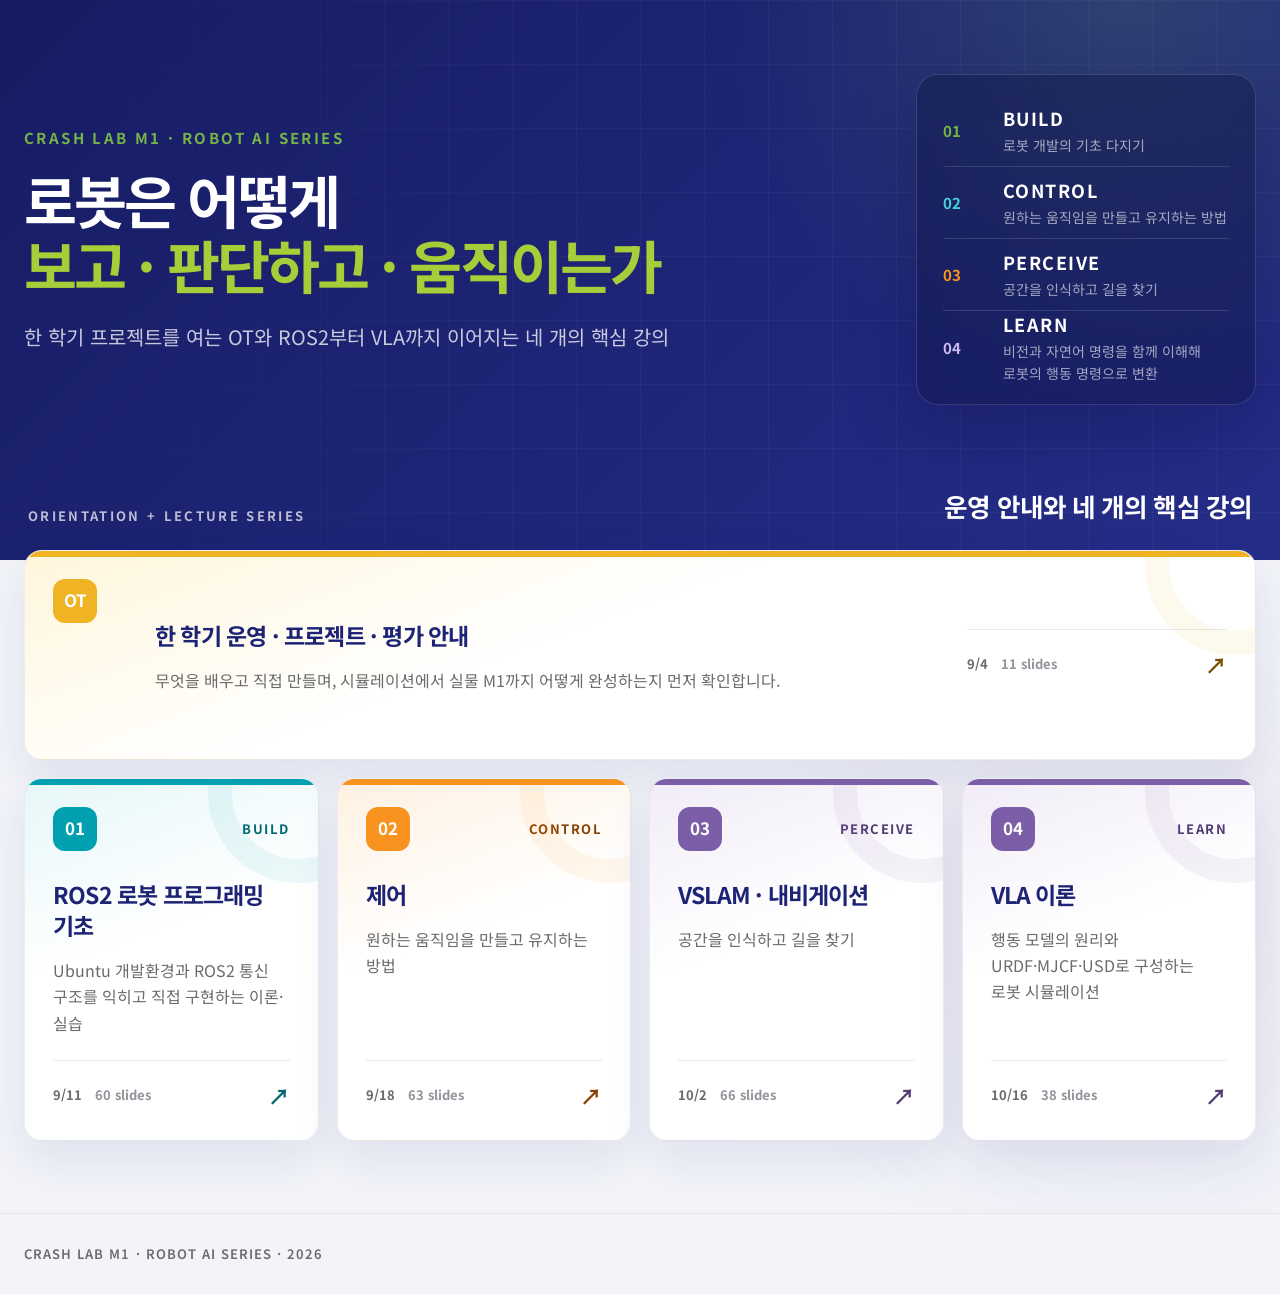
==== index.html @ 9df22f86 "Extend lecture 4 with URDF and simulation modeling" ====
<!doctype html>
<html lang="ko">
<head>
<meta charset="utf-8">
<meta name="viewport" content="width=device-width,initial-scale=1">
<meta name="description" content="ROS2에서 VLA까지, 로봇이 보고 판단하고 움직이는 원리를 배우는 크래쉬랩 M1 로봇 AI 강의">
<title>로봇은 어떻게 보고, 판단하고, 움직이는가 | 크래쉬랩 M1</title>
<link rel="icon" href="data:,">
<link rel="stylesheet" href="assets/css/deck.css?v=5">
<script src="assets/js/deck.js?v=3" defer>
</script>
</head>
<body class="landing-page">
<main class="landing">
<header class="landing__hero">
<div class="site-shell landing__hero-grid">
<div class="landing__intro">
<p class="landing__eyebrow">CRASH LAB M1 · ROBOT AI SERIES</p>
<h1>로봇은 어떻게<br><span>보고 · 판단하고 · 움직이는가</span></h1>
<p class="landing__lead">한 학기 프로젝트를 여는 OT와 ROS2부터 VLA까지 이어지는 네 개의 핵심 강의</p>
</div>
<ol class="landing__flow" aria-label="강의 학습 흐름">
<li><span>01</span><div><strong>BUILD</strong><small>로봇 개발의 기초 다지기</small></div></li>
<li><span>02</span><div><strong>CONTROL</strong><small>원하는 움직임을 만들고 유지하는 방법</small></div></li>
<li><span>03</span><div><strong>PERCEIVE</strong><small>공간을 인식하고 길을 찾기</small></div></li>
<li><span>04</span><div><strong>LEARN</strong><small>비전과 자연어 명령을 함께 이해해 로봇의 행동 명령으로 변환</small></div></li>
</ol>
</div>
</header>
<div class="site-shell landing__body">
<header class="landing__section-head">
<p>ORIENTATION + LECTURE SERIES</p>
<h2>운영 안내와 네 개의 핵심 강의</h2>
</header>
<div class="deck-links">
<a class="deck-link deck-link--orientation" href="orientation.html">
<div class="deck-link__top">
<span class="deck-link__number">OT</span><span class="deck-link__verb">START</span>
</div>
<h2>한 학기 운영 · 프로젝트 · 평가 안내</h2>
<p>무엇을 배우고 직접 만들며, 시뮬레이션에서 실물 M1까지 어떻게 완성하는지 먼저 확인합니다.</p>
<div class="deck-link__meta"><span>9/4</span><span>11 slides</span><span aria-hidden="true">↗</span></div>
</a>
<a class="deck-link deck-link--build" href="lecture-1.html">
<div class="deck-link__top">
<span class="deck-link__number">01</span><span class="deck-link__verb">BUILD</span>
</div>
<h2>ROS2 로봇 프로그래밍 기초</h2>
<p>Ubuntu 개발환경과 ROS2 통신 구조를 익히고 직접 구현하는 이론·실습</p>
<div class="deck-link__meta"><span>9/11</span><span>60 slides</span><span aria-hidden="true">↗</span></div>
</a>
<a class="deck-link deck-link--control" href="lecture-2.html">
<div class="deck-link__top">
<span class="deck-link__number">02</span><span class="deck-link__verb">CONTROL</span>
</div>
<h2>제어</h2>
<p>원하는 움직임을 만들고 유지하는 방법</p>
<div class="deck-link__meta"><span>9/18</span><span>63 slides</span><span aria-hidden="true">↗</span></div>
</a>
<a class="deck-link deck-link--perceive" href="lecture-3.html">
<div class="deck-link__top">
<span class="deck-link__number">03</span><span class="deck-link__verb">PERCEIVE</span>
</div>
<h2>VSLAM · 내비게이션</h2>
<p>공간을 인식하고 길을 찾기</p>
<div class="deck-link__meta"><span>10/2</span><span>66 slides</span><span aria-hidden="true">↗</span></div>
</a>
<a class="deck-link deck-link--learn" href="lecture-4.html">
<div class="deck-link__top">
<span class="deck-link__number">04</span><span class="deck-link__verb">LEARN</span>
</div>
<h2>VLA 이론</h2>
<p>행동 모델의 원리와 URDF·MJCF·USD로 구성하는 로봇 시뮬레이션</p>
<div class="deck-link__meta"><span>10/16</span><span>38 slides</span><span aria-hidden="true">↗</span></div>
</a>
</div>
</div>
</main>
<footer class="site-footer">
<div class="site-shell">CRASH LAB M1 · ROBOT AI SERIES · 2026</div>
</footer>
</body>
</html>
---- assets/css/deck.css ----
@import url("https://fonts.googleapis.com/css2?family=Noto+Sans+KR:wght@400;600;700&display=swap");

:root {
  --hy-blue: #1D2475;
  --hy-gray: #3F3D42;
  --ink: #212121;
  --accent: #75B446;
  --accent-on-blue: #75B446;
  --accent-tint: #EDF6E3;
  --accent-ink: #416A22;
  --bg: #FFFFFF;
  --bg-alt: #FAFAFA;
  --bg-tint: #F5F7FA;
  --line: #E5E5E5;
  --muted: #6B6B6B;
  --warn: #F7931E;
  --shadow: 0 18px 48px rgba(29, 36, 117, 0.10);
  --focus: #F7931E;
  --slide-title: clamp(42px, 3.34vw, 64px);
  --slide-body: clamp(23px, 1.46vw, 28px);
  --slide-caption: clamp(18px, 1.15vw, 22px);
  --key-line: clamp(30px, 2.1vw, 40px);
  font-family: "Noto Sans KR", system-ui, -apple-system, "Malgun Gothic", sans-serif;
  font-synthesis: none;
  color-scheme: light;
}

.lecture-1 { --accent: #75B446; --accent-on-blue: #75B446; --accent-tint: #EDF6E3; --accent-ink: #416A22; }
.lecture-2 { --accent: #00A0B0; --accent-on-blue: #47CFDA; --accent-tint: #E6F7F8; --accent-ink: #006874; }
.lecture-3 { --accent: #F7931E; --accent-on-blue: #F7931E; --accent-tint: #FFF1E2; --accent-ink: #874000; }
.lecture-4 { --accent: #7B5EA7; --accent-on-blue: #CDB8F0; --accent-tint: #F1ECF7; --accent-ink: #513B73; }
.lecture-ot { --accent: #F0B323; --accent-on-blue: #FFD86B; --accent-tint: #FFF6DB; --accent-ink: #7A4D00; }

*,
*::before,
*::after {
  box-sizing: border-box;
}

html,
body {
  min-width: 320px;
  margin: 0;
  overflow-x: clip;
}

body {
  background: var(--bg);
  color: var(--ink);
  font-size: 16px;
  line-height: 1.55;
  overflow-wrap: anywhere;
  word-break: keep-all;
}

body,
button,
a {
  font-family: inherit;
}

a {
  color: var(--hy-blue);
  text-underline-offset: 0.2em;
}

button { color: inherit; }

:focus-visible {
  outline: 4px solid var(--focus);
  outline-offset: 4px;
}

.skip-link {
  position: fixed;
  top: 16px;
  left: 16px;
  z-index: 1000;
  padding: 12px 18px;
  border-radius: 8px;
  background: var(--hy-blue);
  color: #fff;
  font-weight: 700;
  transform: translateY(-180%);
}

.skip-link:focus { transform: translateY(0); }

.deck-page {
  height: 100dvh;
  overflow: hidden;
}

.deck {
  height: 100dvh;
  overflow-x: hidden;
  overflow-y: auto;
  overscroll-behavior-y: contain;
  scroll-snap-type: y mandatory;
  scrollbar-color: var(--accent) transparent;
  scrollbar-width: thin;
}

.slide {
  position: relative;
  display: grid;
  width: 100%;
  height: 100dvh;
  min-height: 680px;
  padding: clamp(86px, 9vh, 100px) clamp(48px, 6.25vw, 120px) clamp(80px, 8.3vh, 90px);
  overflow: hidden;
  background: #fff;
  align-items: stretch;
  scroll-snap-align: start;
  scroll-snap-stop: always;
}

.slide__inner {
  position: relative;
  display: grid;
  width: min(100%, 1680px);
  min-height: 0;
  margin-inline: auto;
  align-content: stretch;
}

.slide__header {
  display: grid;
  align-content: start;
  gap: 8px;
}

.slide__eyebrow {
  margin: 0;
  color: var(--accent-ink);
  font-size: 18px;
  font-weight: 600;
  letter-spacing: 0.18em;
  text-transform: uppercase;
}

.slide h1,
.slide h2 {
  max-width: 1500px;
  margin: 0;
  color: var(--hy-blue);
  font-size: var(--slide-title);
  font-weight: 700;
  letter-spacing: -0.02em;
  line-height: 1.08;
}

.slide__header::after {
  width: 80px;
  height: 4px;
  margin-top: 18px;
  background: var(--accent);
  content: "";
}

.practice-slide .slide__header::after {
  display: none;
}

.slide h3 {
  margin: 0;
  color: var(--hy-blue);
  font-size: clamp(32px, 2.2vw, 42px);
  line-height: 1.25;
}

.slide__lead {
  max-width: 1180px;
  margin: 24px 0 0;
  color: rgba(255, 255, 255, 0.82);
  font-size: clamp(27px, 1.8vw, 34px);
  line-height: 1.45;
}

.slide__visual {
  position: relative;
  display: grid;
  width: 100%;
  min-width: 0;
  min-height: 0;
  padding: 20px 30px;
  border-radius: 16px;
  place-items: center;
  background: var(--bg-alt);
}

.deck-svg {
  position: absolute;
  inset: 20px 30px;
  width: calc(100% - 60px);
  height: calc(100% - 40px);
  max-height: none;
  overflow: hidden;
}

.layout-split .deck-svg {
  inset: 28px;
  width: calc(100% - 56px);
  height: calc(100% - 56px);
}

.deck-svg text {
  font-family: "Noto Sans KR", system-ui, -apple-system, "Malgun Gothic", sans-serif;
}

.deck-svg .stroke-blue,
.deck-svg .stroke-green,
.deck-svg .stroke-gray,
.deck-svg .stroke-warn {
  fill: none;
  stroke-linecap: round;
  stroke-linejoin: round;
}

.deck-svg .stroke-blue { stroke: var(--hy-blue); stroke-width: 5; }
.deck-svg .stroke-green { stroke: var(--accent); stroke-width: 5; }
.deck-svg .stroke-warn { stroke: var(--warn); stroke-width: 5; }
.deck-svg .stroke-gray { stroke: var(--hy-gray); stroke-width: 2; }
.deck-svg .thin { stroke-width: 2; }
.deck-svg .dashed { stroke-dasharray: 12 12; }
.deck-svg .fill-blue { fill: var(--hy-blue); }
.deck-svg .fill-green { fill: var(--accent); }
.deck-svg .fill-soft { fill: var(--accent-tint); }
.deck-svg .fill-tint { fill: #EEF1F6; }
.deck-svg .fill-gray { fill: #DDE0E5; }
.deck-svg .fill-dark { fill: var(--hy-gray); }
.deck-svg .fill-white { fill: #fff; }
.deck-svg .fill-warn { fill: var(--warn); }
.deck-svg .node {
  fill: #fff;
  stroke: none;
  filter: drop-shadow(0 8px 10px rgba(29, 36, 117, 0.10));
}
.deck-svg .node-green {
  fill: var(--accent-tint);
  stroke: none;
  filter: drop-shadow(0 8px 10px rgba(29, 36, 117, 0.08));
}
.deck-svg .svg-title { fill: var(--hy-blue); font-size: 28px; font-weight: 700; }
.deck-svg .svg-label { fill: var(--hy-gray); font-size: 22px; font-weight: 500; }
.deck-svg .svg-small { fill: var(--muted); font-size: 20px; font-weight: 400; }
.deck-svg .svg-white { fill: #fff; font-size: 22px; font-weight: 600; }
.deck-svg .svg-blue { fill: var(--hy-blue); font-size: 22px; font-weight: 600; }
.deck-svg .svg-on-blue { fill: #fff; }
.deck-svg .svg-green { fill: var(--accent-ink); font-size: 22px; font-weight: 600; }
.deck-svg .svg-warn { fill: #874000; font-size: 22px; font-weight: 600; }
.deck-svg .svg-number { fill: var(--hy-blue); font-size: 28px; font-weight: 700; }
.deck-svg .svg-unit { fill: var(--muted); font-size: 20px; font-weight: 400; }
.deck-svg .leader-dot { fill: var(--accent); }
.deck-svg .leader { fill: none; stroke: var(--hy-gray); stroke-width: 2; }
.deck-svg .dim { opacity: 0.16; }
.deck-svg .chip rect {
  fill: #fff;
  stroke: #D8DEE9;
  stroke-width: 1;
}
.deck-svg .chip text {
  fill: var(--hy-blue);
  font-size: 22px;
  font-weight: 500;
  letter-spacing: 0;
}

/* v6 · real ALICE M1 photography */
.photo-stage,
.photo-compare {
  position: relative;
  display: flex;
  width: 100%;
  height: 100%;
  min-height: 0;
  overflow: hidden;
  border-radius: 16px;
  background: #F5F7FA;
}

.photo-stage {
  padding: 24px 42px;
  align-items: stretch;
  gap: 38px;
}

.photo-stage--solo { justify-content: center; }

.photo-figure {
  position: relative;
  min-width: 0;
  min-height: 0;
  overflow: hidden;
  border-radius: 14px;
  background: #F5F7FA;
}

.photo-figure > img,
.photo-overlay {
  position: absolute;
  inset: 0;
  display: block;
  width: 100%;
  height: 100%;
}

.photo-figure > img {
  object-fit: contain;
  filter: drop-shadow(0 8px 24px rgba(29, 36, 117, 0.18));
}

.photo-overlay {
  z-index: 2;
  overflow: visible;
}

.photo-overlay .leader {
  fill: none;
  stroke: var(--hy-gray);
  stroke-linecap: round;
  stroke-linejoin: round;
}

.photo-overlay .joint-dot { fill: var(--accent); }
.photo-overlay .motion-arc {
  fill: none;
  stroke: var(--accent);
  stroke-linecap: round;
}

.photo-overlay .axis-x,
.photo-overlay .axis-z,
.photo-overlay .axis-y {
  fill: none;
  stroke-linecap: round;
  stroke-linejoin: round;
}
.photo-overlay .axis-x { stroke: var(--accent); }
.photo-overlay .axis-z { stroke: var(--hy-blue); }
.photo-overlay .axis-y { stroke: var(--warn); }

.photo-overlay .chip rect {
  fill: #fff;
  stroke: #D8DEE9;
  stroke-width: 2;
}

.photo-overlay .chip text {
  fill: var(--hy-blue);
  font-family: "Noto Sans KR", system-ui, sans-serif;
  font-weight: 600;
  letter-spacing: 0;
}

.photo-overlay--portrait .chip text { font-size: 60px; }
.photo-overlay--arm .chip text { font-size: 50px; }
.photo-overlay--square .chip text { font-size: 46px; }

.photo-figure--side { aspect-ratio: 648 / 1400; height: 100%; flex: 0 0 auto; }
.photo-figure--front { aspect-ratio: 934 / 1400; height: 100%; flex: 0 0 auto; }
.photo-figure--three-quarter { aspect-ratio: 1112 / 1400; height: 100%; flex: 0 0 auto; }
.photo-figure--arm-ext { aspect-ratio: 1086 / 1200; height: 100%; flex: 0 0 auto; }
.photo-figure--arm-fold { aspect-ratio: 1077 / 1200; height: 100%; flex: 0 0 auto; }
.photo-figure--arm-mid { aspect-ratio: 1090 / 1200; height: 100%; flex: 0 0 auto; }
.photo-figure--arm-lateral,
.photo-figure--arm-straight { aspect-ratio: 1078 / 1200; height: 100%; flex: 0 0 auto; }
.photo-figure--sensor { aspect-ratio: 1200 / 1055; height: 100%; flex: 0 0 auto; }
.photo-figure--gripper { aspect-ratio: 1200 / 1127; height: 100%; flex: 0 0 auto; }

.photo-figure--upper > img,
.photo-figure--upper > .photo-overlay {
  transform: scale(1.22);
  transform-origin: 50% 28%;
}

.photo-figure--arm-close > img,
.photo-figure--arm-close > .photo-overlay {
  transform: scale(1.42);
  transform-origin: 40% 24%;
}

.photo-aside {
  display: grid;
  min-width: 0;
  padding: 32px 10px;
  align-content: center;
  gap: 20px;
}

.photo-aside__eyebrow {
  color: var(--accent-ink);
  font-size: 18px;
  font-weight: 700;
  letter-spacing: 0.18em;
}

.photo-aside strong {
  color: var(--hy-blue);
  font-size: clamp(38px, 3vw, 58px);
  letter-spacing: -0.03em;
  line-height: 1.16;
}

.photo-aside__facts {
  display: grid;
  margin: 8px 0 0;
  padding: 0;
  grid-template-columns: repeat(3, minmax(0, 1fr));
  gap: 18px;
  list-style: none;
}

.photo-aside__facts li {
  padding-top: 12px;
  border-top: 2px solid var(--accent);
  color: var(--hy-gray);
  font-size: 19px;
  font-weight: 600;
}

.photo-slide .slide__visual {
  padding: 0;
  background: transparent;
}

.photo-slide.visual-wide .slide__visual::before { z-index: 3; }

.photo-compare {
  padding: 20px 28px;
  justify-content: center;
  gap: 24px;
}

.photo-compare .photo-figure {
  height: 100%;
  flex: 1 1 0;
}

.photo-compare__divider {
  width: 2px;
  height: 86%;
  align-self: center;
  background: var(--accent);
  opacity: 0.5;
}

.photo-compare__label {
  position: absolute;
  top: 18px;
  z-index: 4;
  padding: 8px 18px;
  border-radius: 999px;
  background: var(--hy-blue);
  color: #fff;
  font-size: 18px;
  font-weight: 700;
}
.photo-compare__label--left { left: 34px; }
.photo-compare__label--right { right: 34px; }

.photo-sequence {
  position: relative;
  display: grid;
  width: 100%;
  height: 100%;
  min-height: 0;
  padding: 20px 24px;
  overflow: hidden;
  border-radius: 16px;
  background: #F5F7FA;
  grid-template-columns: repeat(3, minmax(0, 1fr));
  gap: 24px;
}

.photo-sequence::before,
.photo-sequence::after {
  position: absolute;
  top: 38%;
  z-index: 4;
  width: 42px;
  height: 42px;
  border-radius: 50%;
  background: var(--hy-blue);
  color: #fff;
  content: "→";
  font-size: 28px;
  font-weight: 700;
  line-height: 40px;
  text-align: center;
  transform: translate(-50%, -50%);
}

.photo-sequence::before { left: 33.33%; }
.photo-sequence::after { left: 66.66%; }

.photo-sequence .photo-figure {
  width: 100%;
  height: 100%;
  aspect-ratio: auto;
}

.photo-sequence .photo-figure > img,
.photo-sequence .photo-overlay {
  transform: scale(1.2);
  transform-origin: 50% 25%;
}

.photo-sequence__step {
  position: absolute;
  top: 18px;
  left: 18px;
  z-index: 5;
  padding: 8px 16px;
  border-radius: 999px;
  background: var(--hy-blue);
  color: #fff;
  font-size: 17px;
  font-weight: 700;
}

.photo-timeline.layout-split .slide__visual { grid-column: 5 / -1; }
.photo-timeline.layout-split .slide-bullets { grid-column: 1 / span 4; }

.photo-map-image {
  filter: drop-shadow(0 8px 18px rgba(29, 36, 117, 0.2));
}

.slide__build-tag {
  position: absolute;
  top: 8px;
  right: 0;
  z-index: 2;
  padding: 7px 16px;
  border: 0;
  border-radius: 999px;
  background: var(--accent-tint);
  color: var(--accent-ink);
  font-size: 18px;
  font-weight: 700;
  letter-spacing: 0.05em;
}

/* L1 · title */
.slide--title {
  background: var(--hy-blue);
}

.slide--title .slide__inner {
  grid-template-columns: 150px minmax(0, 1fr) minmax(350px, 430px);
  align-items: center;
  gap: 54px;
}

.slide--title .slide__inner > div:first-child {
  grid-column: 2;
  grid-row: 1;
  padding-left: 54px;
  border-left: 5px solid var(--accent);
}

.slide--title .slide__eyebrow { color: var(--accent-on-blue); }
.slide--title h1 {
  color: #fff;
  font-size: clamp(54px, 3.75vw, 72px);
  letter-spacing: -0.02em;
}

.slide--title h1::after {
  display: block;
  width: 80px;
  height: 4px;
  margin-top: 28px;
  background: var(--accent);
  content: "";
}

.title-number {
  grid-column: 1;
  grid-row: 1;
  align-self: center;
  color: var(--accent-on-blue);
  font-size: 96px;
  font-weight: 700;
  letter-spacing: -0.07em;
  line-height: 1;
}

.title-meta {
  display: flex;
  margin-top: 42px;
  align-items: center;
  gap: 22px;
  color: rgba(255, 255, 255, 0.66);
  font-size: 22px;
  font-weight: 600;
}

.title-meta span + span {
  padding-left: 22px;
  border-left: 2px solid rgba(255, 255, 255, 0.28);
}

.title-index {
  display: grid;
  grid-column: 3;
  grid-row: 1;
  margin: 0;
  padding: 0;
  gap: 24px;
  list-style: none;
}

.title-index li {
  display: grid;
  padding-top: 14px;
  border-top: 1px solid rgba(255, 255, 255, 0.42);
  grid-template-columns: 54px 1fr;
  gap: 16px;
}

.title-index span {
  color: var(--accent-on-blue);
  font-size: 18px;
  font-weight: 700;
  letter-spacing: 0.18em;
}

.title-index div {
  display: grid;
  gap: 4px;
}

.title-index strong {
  color: #fff;
  font-size: 22px;
  line-height: 1.25;
}

.title-index small {
  color: rgba(255, 255, 255, 0.62);
  font-size: 16px;
  letter-spacing: 0.02em;
}

.title-robot {
  position: absolute;
  right: 450px;
  bottom: -92px;
  z-index: 0;
  width: clamp(260px, 19vw, 365px);
  height: 82vh;
  margin: 0;
  overflow: hidden;
  pointer-events: none;
}

.title-robot img {
  width: 100%;
  height: 100%;
  object-fit: contain;
  object-position: center bottom;
  filter: drop-shadow(0 14px 30px rgba(6, 10, 48, 0.38));
  transform: scale(1.55);
  transform-origin: 50% 82%;
}

.slide--title .slide__inner > div:first-child,
.slide--title .title-number,
.slide--title .title-index {
  position: relative;
  z-index: 2;
}

@media (min-width: 801px) {
  .lecture-2 .slide--title .slide__inner {
    grid-template-columns: clamp(56px, 7vw, 120px) minmax(0, 1fr) clamp(150px, 18vw, 340px) clamp(200px, 20vw, 360px);
    grid-template-rows: minmax(0, 1fr);
    column-gap: clamp(20px, 2.6vw, 40px);
  }
  .lecture-2 .slide--title .slide__inner > div:first-child { padding-left: clamp(24px, 2.1vw, 40px); }
  .lecture-2 .slide--title .title-number { font-size: clamp(56px, 6vw, 96px); }
  .lecture-2 .title-robot {
    position: relative;
    grid-column: 3;
    grid-row: 1;
    right: auto;
    bottom: -92px;
    align-self: end;
    width: 100%;
  }
  .lecture-2 .slide--title .title-index { grid-column: 4; }
  .lecture-2 .slide--title .title-index li { grid-template-columns: 32px minmax(0, 1fr); gap: 12px; }
  .lecture-2 .slide--title .title-meta { flex-wrap: wrap; gap: 10px 14px; font-size: clamp(16px, 1.15vw, 22px); }
  .lecture-2 .slide--title .title-meta span + span { padding-left: 14px; }
}

/* L2 · question */
.slide--question {
  background: #fff;
}

.slide--question .slide__inner {
  max-width: 1680px;
  grid-template-columns: minmax(0, 1.45fr) minmax(420px, 0.7fr);
  grid-template-rows: minmax(0, 1fr) auto;
  align-items: end;
  column-gap: 80px;
  text-align: left;
}

.slide--question .slide__eyebrow,
.question-mark {
  display: none;
}

.slide--question h2 {
  grid-column: 1 / -1;
  grid-row: 1;
  max-width: 1500px;
  align-self: center;
  color: var(--hy-blue);
  font-size: clamp(72px, 6vw, 116px);
  letter-spacing: -0.04em;
  line-height: 1.12;
}

.question-keywords {
  display: grid;
  grid-column: 2;
  grid-row: 2;
  grid-template-columns: repeat(3, minmax(0, 1fr));
  gap: 24px;
}

.question-keywords span {
  padding-top: 14px;
  border-top: 2px solid var(--accent);
  color: var(--hy-gray);
  font-size: 18px;
  font-weight: 600;
  letter-spacing: 0.18em;
}

/* 강의 ② 질문 페이지는 표지와 같은 네 항목으로 현재 단원을 안내한다. */
.lecture-2 .question-index {
  display: grid;
  grid-column: 1 / -1;
  grid-row: 2;
  grid-template-columns: repeat(4, minmax(0, 1fr));
  gap: 32px;
  margin: 0;
  padding: 0;
  list-style: none;
}

.lecture-2 .question-index li {
  display: grid;
  grid-template-columns: auto minmax(0, 1fr);
  align-content: start;
  gap: 16px;
  padding-top: 18px;
  border-top: 3px solid #D8DEE9;
  color: #626774;
}

.lecture-2 .question-index li > span {
  padding-top: 3px;
  font-size: clamp(18px, 1.25vw, 24px);
  font-weight: 600;
  line-height: 1.3;
  font-variant-numeric: tabular-nums;
}

.lecture-2 .question-index strong {
  display: block;
  font-size: clamp(22px, 1.5vw, 28px);
  font-weight: 500;
  line-height: 1.3;
}

.lecture-2 .question-index small {
  display: block;
  margin-top: 8px;
  color: #626774;
  font-size: clamp(16px, 1.05vw, 20px);
  line-height: 1.4;
  word-break: keep-all;
}

.lecture-2 .question-index li[aria-current="step"] {
  border-color: var(--hy-blue);
  color: var(--hy-blue);
}
.lecture-2 .question-index li[aria-current="step"] strong { font-weight: 700; }
.lecture-2 .question-index li[aria-current="step"] > span { color: var(--accent-ink); }

@media (max-width: 800px) {
  .lecture-2 .question-index {
    grid-column: 1;
    grid-row: auto;
    grid-template-columns: repeat(2, minmax(0, 1fr));
    gap: 28px 20px;
  }
  .lecture-2 .question-index li { gap: 10px; padding-top: 14px; }
  .lecture-2 .question-index strong { font-size: 21px; }
  .lecture-2 .question-index small { margin-top: 6px; font-size: 16px; }
}

/* L3 · diagram dominant */
.layout-diagram .slide__inner {
  grid-template-rows: 200px minmax(0, 1fr) 50px;
  gap: 20px;
}

.layout-diagram .slide__header { grid-row: 1; }
.layout-diagram .slide__visual { grid-row: 2; }

.key-line {
  grid-row: 3;
  align-self: end;
  margin: 0;
  color: var(--hy-blue);
  font-size: var(--key-line);
  font-weight: 600;
  letter-spacing: -0.035em;
  line-height: 1.25;
}

.key-line::before {
  display: inline-block;
  width: 38px;
  height: 5px;
  margin: 0 18px 0 0;
  background: var(--accent);
  content: "";
  vertical-align: 0.22em;
}

/* v4 composition reference · asymmetric full-width cycle */
.slide--cycle-v4 .slide__inner {
  grid-template-rows: 180px minmax(0, 1fr);
  gap: 20px;
}

.slide--cycle-v4 .slide__header {
  grid-row: 1;
  max-width: 680px;
}

.slide--cycle-v4 .slide__visual {
  grid-row: 2;
  padding: 0;
  border-radius: 0;
  background: transparent;
}

.slide--cycle-v4 .deck-svg {
  inset: 0;
  width: 100%;
  height: 100%;
}

/* v4 Distill widths: full 1600 / wide 1100 / split half. */
.visual-wide .slide__visual {
  width: min(100%, 1100px);
}

.visual-right .slide__visual {
  justify-self: end;
}

.visual-left .slide__visual {
  justify-self: start;
}

.visual-wide .slide__visual::before {
  position: absolute;
  top: 0;
  right: 0;
  left: 0;
  height: 2px;
  background: var(--accent);
  content: "";
}

.visual-wide .key-line {
  max-width: 980px;
}

.visual-left .key-line {
  justify-self: end;
  text-align: right;
}

/* L4 · split */
.layout-split .slide__inner {
  grid-template-columns: repeat(12, minmax(0, 1fr));
  grid-template-rows: 192px minmax(0, 1fr);
  column-gap: 32px;
  row-gap: 28px;
}

.layout-split .slide__header {
  grid-column: 1 / -1;
  grid-row: 1;
}

.layout-split .slide__visual {
  grid-column: 6 / -1;
  grid-row: 2;
  padding: 28px;
}

.layout-split .slide-bullets {
  grid-column: 1 / span 5;
  grid-row: 2;
}

.layout-split-reverse .slide__visual { grid-column: 1 / span 7; }
.layout-split-reverse .slide-bullets { grid-column: 8 / -1; }

.slide-bullets {
  display: flex;
  min-width: 0;
  margin: 0;
  padding: 18px 0;
  align-self: center;
  flex-direction: column;
  gap: 34px;
  list-style: none;
}

.slide-bullets li {
  position: relative;
  min-width: 0;
  padding: 0 0 0 38px;
  color: var(--hy-gray);
  font-size: var(--slide-body);
  font-weight: 400;
  line-height: 1.45;
}

.slide-bullets li::before {
  position: absolute;
  top: 0.62em;
  left: 0;
  width: 10px;
  height: 10px;
  border-radius: 50%;
  background: var(--accent);
  content: "";
}

.slide-bullets li::after {
  position: absolute;
  top: calc(0.62em + 4px);
  left: 10px;
  width: 17px;
  height: 2px;
  background: var(--accent);
  content: "";
  opacity: 0.55;
}

/* L5 · compare */
.layout-compare .slide__inner {
  grid-template-rows: 192px minmax(0, 1fr);
  gap: 28px;
}

.layout-compare .comparison-grid,
.layout-compare .concept-table {
  grid-row: 2;
}

.comparison-grid {
  position: relative;
  display: grid;
  min-height: 0;
  grid-template-columns: repeat(2, minmax(0, 1fr));
  gap: 82px;
}

.comparison-grid::before {
  position: absolute;
  top: 50%;
  left: 50%;
  z-index: 2;
  display: grid;
  width: 70px;
  height: 70px;
  border-radius: 50%;
  place-items: center;
  background: var(--hy-blue);
  color: #fff;
  content: "VS";
  font-size: 20px;
  font-weight: 700;
  transform: translate(-50%, -50%);
}

.comparison-card {
  display: grid;
  min-width: 0;
  padding: 48px 52px;
  border: 0;
  border-radius: 24px;
  align-content: center;
  gap: 34px;
  box-shadow: none;
}

.comparison-card:first-child { background: #F5F7FA; }
.comparison-card:last-child { background: #EDF6E3; }
.lecture-ot .comparison-card:last-child { background: var(--accent-tint); }

.comparison-card ul {
  display: grid;
  margin: 0;
  padding: 0;
  gap: 24px;
  list-style: none;
}

.comparison-card li {
  position: relative;
  padding-left: 30px;
  color: var(--hy-gray);
  font-size: var(--slide-body);
  line-height: 1.45;
}

.comparison-card li::before {
  position: absolute;
  top: 0.55em;
  left: 0;
  width: 10px;
  height: 10px;
  border-radius: 50%;
  background: var(--accent);
  content: "";
}

.concept-table {
  width: 100%;
  border-spacing: 0 14px;
  border-collapse: separate;
  background: transparent;
  font-size: var(--slide-body);
}

.concept-table th,
.concept-table td {
  padding: 25px 34px;
  border: 0;
  text-align: left;
}

/* 6행 이상일 때 세로로 넘치지 않도록 행 높이를 줄인다 (번호가 아니라 클래스로 지정) */
.concept-table.is-dense th,
.concept-table.is-dense td {
  padding: 15px 34px;
}

.concept-table td small {
  margin-left: 6px;
  opacity: 0.62;
  font-size: 20px;
  font-weight: 500;
}

.concept-table.is-dense {
  border-spacing: 0 11px;
}

.concept-table th {
  width: 24%;
  border-radius: 16px 0 0 16px;
  background: var(--hy-blue);
  color: #fff;
  font-weight: 700;
}

.concept-table td {
  border-radius: 0 16px 16px 0;
  background: var(--accent-tint);
  color: var(--hy-gray);
}

/* L6 · worksheet */
.practice-slide { background: var(--bg-tint); }

.practice-slide .slide__inner {
  overflow: hidden;
  grid-template-rows: 80px minmax(0, 1fr);
  border-radius: 20px;
  background: #fff;
  box-shadow: var(--shadow);
}

.practice-slide .slide__header {
  display: flex;
  padding: 0 42px;
  align-items: center;
  background: var(--accent-ink);
}

.practice-slide .slide__eyebrow { display: none; }
.practice-slide h2 { color: #fff; font-size: clamp(36px, 2.4vw, 46px); }

.practice-shell {
  display: grid;
  min-height: 0;
  padding: 38px 44px 42px;
  border: 0;
  background: #fff;
  gap: 30px;
}

.practice-label {
  justify-self: start;
  padding: 7px 14px;
  border-radius: 999px;
  background: var(--accent-tint);
  color: var(--accent-ink);
  font-size: 18px;
  font-weight: 700;
  letter-spacing: 0.12em;
  text-transform: uppercase;
}

.practice-task,
.practice-help {
  display: grid;
  min-width: 0;
  grid-template-columns: max-content 1fr;
  align-items: end;
  gap: 24px;
  color: var(--hy-blue);
  font-size: 24px;
  font-weight: 700;
}

.fill-line,
.step-line {
  display: block;
  min-height: 40px;
  border-bottom: 2px solid var(--line);
}

.practice-steps {
  display: grid;
  margin: 0;
  padding: 0;
  grid-template-columns: repeat(3, minmax(0, 1fr));
  gap: 28px;
  list-style: none;
  counter-reset: practice-step;
}

.practice-steps li {
  display: grid;
  min-height: 96px;
  padding: 16px 26px;
  border: 1px solid var(--line);
  border-radius: 999px;
  align-content: center;
  grid-template-columns: 46px 1fr;
  align-items: center;
  gap: 18px;
  background: #fff;
  counter-increment: practice-step;
}

.practice-steps li::before {
  display: grid;
  width: 40px;
  height: 40px;
  place-items: center;
  color: var(--accent-ink);
  content: counter(practice-step);
  font-size: 28px;
  font-weight: 700;
}

.layout-practice-b .practice-shell {
  grid-template-columns: minmax(0, 0.8fr) minmax(0, 1.35fr);
  grid-template-rows: auto 1fr 1fr;
}
.layout-practice-b .practice-label { grid-column: 1; grid-row: 1; }
.layout-practice-b .practice-task { grid-column: 1; grid-row: 2; grid-template-columns: 1fr; }
.layout-practice-b .practice-help { grid-column: 1; grid-row: 3; grid-template-columns: 1fr; }
.layout-practice-b .practice-steps { grid-column: 2; grid-row: 1 / span 3; grid-template-columns: 1fr; }
.layout-practice-b .practice-steps li { min-height: 78px; }

.layout-practice-c .practice-shell {
  grid-template-columns: repeat(2, minmax(0, 1fr));
  grid-template-rows: auto 1fr auto;
}
.layout-practice-c .practice-label { grid-column: 1 / -1; }
.layout-practice-c .practice-steps { grid-column: 1 / -1; grid-row: 2; align-items: center; }
.layout-practice-c .practice-steps li { min-height: 96px; align-self: center; }
.layout-practice-c .practice-task { grid-column: 1; grid-row: 3; grid-template-columns: 1fr; }
.layout-practice-c .practice-help { grid-column: 2; grid-row: 3; grid-template-columns: 1fr; }

/* Recap: one giant headline against three compact statements. */
.layout-recap .slide__inner {
  grid-template-columns: minmax(440px, 0.8fr) minmax(0, 1.4fr);
  grid-template-rows: minmax(0, 1fr) auto;
  column-gap: 72px;
}

.layout-recap .slide__header {
  grid-column: 1 / -1;
  grid-row: 1;
  align-self: center;
}

.layout-recap .slide__header h2 {
  max-width: 1080px;
  font-size: clamp(72px, 6vw, 112px);
  letter-spacing: -0.04em;
}

.summary-list {
  display: grid;
  grid-column: 2;
  grid-row: 2;
  margin: 0;
  padding: 0;
  grid-template-columns: repeat(3, minmax(0, 1fr));
  gap: 26px;
  list-style: none;
  counter-reset: summary;
}

.summary-list li {
  display: grid;
  min-height: 152px;
  padding: 18px 0 0;
  border-top: 2px solid var(--accent);
  grid-template-columns: 1fr;
  align-content: start;
  gap: 14px;
  color: var(--hy-gray);
  font-size: 21px;
  font-weight: 600;
  line-height: 1.45;
  counter-increment: summary;
}

.summary-list li::before {
  color: var(--accent);
  content: "0" counter(summary);
  font-size: 20px;
  font-weight: 700;
  letter-spacing: 0.18em;
}

/* Four corners carry function; slide number remains in the lower right. */
.slide::after {
  position: absolute;
  bottom: 26px;
  left: clamp(28px, 3.2vw, 62px);
  color: var(--muted);
  font-size: 14px;
  font-weight: 600;
  letter-spacing: 0.18em;
}

.lecture-1 .slide::after { content: "강의 ① · ROBOTICS / ROS2"; }
.lecture-2 .slide::after { content: "강의 ② · CONTROL"; }
.lecture-3 .slide::after { content: "강의 ③ · VSLAM"; }
.lecture-4 .slide::after { content: "강의 ④ · VLA"; }

.slide--title::after {
  color: rgba(255, 255, 255, 0.6);
}

/* Deck chrome */
.deck-progress {
  position: fixed;
  top: 0;
  right: 0;
  left: 0;
  z-index: 100;
  height: 8px;
  background: rgba(229, 229, 229, 0.9);
}

.deck-progress__bar {
  display: block;
  width: 100%;
  height: 100%;
  background: var(--accent);
  transform: scaleX(0);
  transform-origin: left center;
}

.deck-wordmark {
  position: fixed;
  top: 24px;
  left: clamp(20px, 3vw, 48px);
  z-index: 90;
  padding: 8px 12px;
  border-radius: 8px;
  background: rgba(255, 255, 255, 0.94);
  color: var(--hy-blue);
  font-size: 15px;
  font-weight: 700;
  text-decoration: none;
}

.lecture-nav {
  position: fixed;
  top: 22px;
  left: 50%;
  z-index: 95;
  display: flex;
  gap: 4px;
  padding: 4px;
  border: 1px solid rgba(216, 222, 233, 0.9);
  border-radius: 999px;
  background: rgba(255, 255, 255, 0.94);
  box-shadow: 0 4px 14px rgba(29, 36, 117, 0.10);
  transform: translateX(-50%);
}

.lecture-nav a {
  display: grid;
  width: 40px;
  height: 36px;
  border-radius: 999px;
  place-items: center;
  color: var(--hy-gray);
  font-size: 14px;
  font-weight: 700;
  text-decoration: none;
}

.lecture-nav a[aria-current="page"] {
  background: var(--hy-blue);
  box-shadow: inset 0 -4px 0 var(--accent);
  color: #fff;
}

.deck-tools {
  position: fixed;
  top: 22px;
  right: clamp(18px, 3vw, 46px);
  z-index: 90;
  display: flex;
  gap: 8px;
}

.deck-tool {
  display: grid;
  width: 44px;
  height: 44px;
  padding: 0;
  border: 0;
  border-radius: 50%;
  place-items: center;
  background: rgba(255, 255, 255, 0.94);
  box-shadow: 0 4px 14px rgba(29, 36, 117, 0.10);
  color: var(--hy-blue);
  cursor: pointer;
  font-size: 17px;
  font-weight: 700;
}

.deck-counter {
  position: fixed;
  right: clamp(18px, 3vw, 46px);
  bottom: clamp(18px, 3vh, 34px);
  z-index: 90;
  min-width: 112px;
  padding: 9px 15px;
  border: 0;
  border-radius: 999px;
  background: rgba(255, 255, 255, 0.95);
  box-shadow: 0 6px 22px rgba(29, 36, 117, 0.12);
  color: var(--hy-blue);
  font-size: var(--slide-caption);
  font-weight: 700;
  text-align: center;
}

.shortcut-help {
  width: min(92vw, 680px);
  padding: 0;
  border: 0;
  border-radius: 20px;
  box-shadow: 0 24px 80px rgba(10, 15, 70, 0.32);
}

.shortcut-help::backdrop { background: rgba(20, 20, 30, 0.68); }
.shortcut-help__inner { padding: 36px; }
.shortcut-help h2 { margin: 0 0 24px; color: var(--hy-blue); font-size: 32px; }
.shortcut-help dl { display: grid; margin: 0; grid-template-columns: 180px 1fr; gap: 14px 24px; font-size: 20px; }
.shortcut-help dt { color: var(--hy-blue); font-weight: 700; }
.shortcut-help dd { margin: 0; color: var(--hy-gray); }
.shortcut-help__close { width: 100%; margin-top: 30px; padding: 13px 20px; border: 0; border-radius: 10px; background: var(--hy-blue); color: #fff; cursor: pointer; font-size: 18px; font-weight: 700; }

/* Course landing */
.site-shell {
  width: min(100% - 48px, 1500px);
  margin-inline: auto;
}

.landing-page { background: #F2F4F9; }

.landing {
  min-height: calc(100vh - 88px);
  padding-bottom: 72px;
  overflow: hidden;
  background:
    radial-gradient(circle at 88% 76%, rgba(123, 94, 167, 0.09), transparent 26%),
    #F2F4F9;
}

.landing__hero {
  position: relative;
  min-height: 560px;
  padding: 74px 0 124px;
  overflow: hidden;
  background:
    radial-gradient(circle at 88% 0%, rgba(117, 180, 70, 0.18), transparent 32%),
    linear-gradient(135deg, #161C63 0%, #252D88 100%);
}

.landing__hero::before {
  position: absolute;
  inset: 0;
  background-image:
    linear-gradient(rgba(255, 255, 255, 0.035) 1px, transparent 1px),
    linear-gradient(90deg, rgba(255, 255, 255, 0.035) 1px, transparent 1px);
  background-size: 64px 64px;
  content: "";
  mask-image: linear-gradient(90deg, transparent 0%, #000 45%, #000 100%);
}

.landing__hero-grid {
  position: relative;
  z-index: 1;
  display: grid;
  grid-template-columns: minmax(0, 1.55fr) minmax(340px, 0.65fr);
  align-items: center;
  gap: clamp(56px, 7vw, 120px);
}

.landing__eyebrow {
  margin: 0 0 18px;
  color: #75B446;
  font-size: 15px;
  font-weight: 700;
  letter-spacing: 0.16em;
  text-transform: uppercase;
}

.landing h1 {
  max-width: 980px;
  margin: 0;
  color: #fff;
  font-size: clamp(48px, 4.5vw, 76px);
  letter-spacing: -0.05em;
  line-height: 1.12;
}

.landing h1 span { color: #A6CE39; }
.landing__lead { max-width: 760px; margin: 26px 0 0; color: rgba(255, 255, 255, 0.76); font-size: clamp(19px, 1.55vw, 25px); }

.landing__flow {
  margin: 0;
  padding: 20px 26px;
  border: 1px solid rgba(255, 255, 255, 0.14);
  border-radius: 22px;
  background: rgba(8, 12, 54, 0.34);
  box-shadow: 0 24px 70px rgba(7, 10, 45, 0.24);
  list-style: none;
  backdrop-filter: blur(12px);
}

.landing__flow li {
  display: grid;
  min-height: 72px;
  grid-template-columns: 44px 1fr;
  align-items: center;
  gap: 16px;
  border-bottom: 1px solid rgba(255, 255, 255, 0.12);
}

.landing__flow li:last-child { border-bottom: 0; }
.landing__flow li > span { color: #75B446; font-size: 15px; font-weight: 700; }
.landing__flow li:nth-child(2) > span { color: #47CFDA; }
.landing__flow li:nth-child(3) > span { color: #F7931E; }
.landing__flow li:nth-child(4) > span { color: #CDB8F0; }
.landing__flow strong { display: block; color: #fff; font-size: 18px; letter-spacing: 0.08em; }
.landing__flow small { display: block; margin-top: 2px; color: rgba(255, 255, 255, 0.6); font-size: 14px; }

.landing__body { position: relative; z-index: 2; margin-top: -74px; }

.landing__section-head {
  display: flex;
  margin-bottom: 24px;
  padding: 0 4px;
  align-items: flex-end;
  justify-content: space-between;
  gap: 32px;
}

.landing__section-head p { margin: 0; color: rgba(255, 255, 255, 0.7); font-size: 13px; font-weight: 700; letter-spacing: 0.18em; }
.landing__section-head h2 { margin: 0; color: #fff; font-size: clamp(22px, 2vw, 30px); letter-spacing: -0.035em; }

.deck-links {
  display: grid;
  margin-top: 0;
  grid-template-columns: repeat(4, minmax(0, 1fr));
  gap: 18px;
}

.deck-link {
  --card-accent: #75B446;
  --card-accent-ink: #416A22;
  --card-tint: #EDF6E3;
  position: relative;
  display: grid;
  min-height: 322px;
  padding: 28px;
  overflow: hidden;
  border: 1px solid rgba(29, 36, 117, 0.08);
  border-radius: 18px;
  grid-template-rows: auto auto 1fr auto;
  background: linear-gradient(160deg, var(--card-tint) 0, #fff 43%);
  box-shadow: 0 18px 46px rgba(29, 36, 117, 0.09);
  color: inherit;
  text-decoration: none;
  transition: box-shadow 180ms ease, transform 180ms ease;
}
.deck-link:nth-child(2) { --card-accent: #00A0B0; --card-accent-ink: #006874; --card-tint: #E6F7F8; }
.deck-link:nth-child(3) { --card-accent: #F7931E; --card-accent-ink: #874000; --card-tint: #FFF1E2; }
.deck-link:nth-child(4) { --card-accent: #7B5EA7; --card-accent-ink: #513B73; --card-tint: #F1ECF7; }
.deck-link--orientation { --card-accent: #F0B323; --card-accent-ink: #7A4D00; --card-tint: #FFF6DB; min-height: 210px; grid-column: 1 / -1; grid-template-columns: 76px minmax(0, 1fr) 260px; grid-template-rows: auto auto; column-gap: 26px; }
.deck-link--orientation .deck-link__top { grid-column: 1; grid-row: 1 / -1; align-self: start; }
.deck-link--orientation .deck-link__verb { display: none; }
.deck-link--orientation h2 { grid-column: 2; grid-row: 1; margin-top: 0; align-self: end; }
.deck-link--orientation > p { grid-column: 2; grid-row: 2; margin-bottom: 0; align-self: start; }
.deck-link--orientation .deck-link__meta { grid-column: 3; grid-row: 1 / -1; align-self: center; }
.deck-link--build { --card-accent: #75B446; --card-accent-ink: #416A22; --card-tint: #EDF6E3; }
.deck-link--control { --card-accent: #00A0B0; --card-accent-ink: #006874; --card-tint: #E6F7F8; }
.deck-link--perceive { --card-accent: #F7931E; --card-accent-ink: #874000; --card-tint: #FFF1E2; }
.deck-link--learn { --card-accent: #7B5EA7; --card-accent-ink: #513B73; --card-tint: #F1ECF7; }
.deck-link::before { position: absolute; top: 0; right: 0; left: 0; height: 6px; background: var(--card-accent); content: ""; }
.deck-link::after { position: absolute; top: -76px; right: -70px; width: 180px; height: 180px; border: 24px solid var(--card-accent); border-radius: 50%; content: ""; opacity: 0.08; }
.deck-link:hover { box-shadow: 0 26px 60px rgba(29, 36, 117, 0.16); transform: translateY(-6px); }
.deck-link__top { display: flex; align-items: center; justify-content: space-between; gap: 14px; }
.deck-link__number { display: grid; width: 44px; height: 44px; border-radius: 12px; place-items: center; background: var(--card-accent); color: #fff; font-size: 17px; font-weight: 700; }
.deck-link__verb { color: var(--card-accent-ink); font-size: 13px; font-weight: 700; letter-spacing: 0.11em; }
.deck-link h2 { margin: 28px 0 0; color: var(--hy-blue); font-size: clamp(23px, 1.65vw, 29px); letter-spacing: -0.035em; line-height: 1.35; }
.deck-link > p { margin: 16px 0 24px; color: var(--muted); font-size: 16px; line-height: 1.65; }
.deck-link__meta { display: grid; padding-top: 17px; border-top: 1px solid rgba(29, 36, 117, 0.1); grid-template-columns: auto 1fr auto; align-items: center; gap: 13px; color: var(--muted); font-size: 13px; font-weight: 700; }
.deck-link__meta span:nth-child(2) { color: #92939B; }
.deck-link__meta span:last-child { color: var(--card-accent-ink); font-size: 22px; }
.site-footer { padding-block: 30px; border-top: 1px solid var(--line); background: #F2F4F9; color: var(--muted); font-size: 13px; font-weight: 600; letter-spacing: 0.08em; }

@media (max-width: 1200px) {
  .landing__hero-grid { grid-template-columns: minmax(0, 1fr) minmax(300px, 0.55fr); gap: 48px; }
  .deck-links { grid-template-columns: repeat(2, minmax(0, 1fr)); }
}

@media (max-width: 800px) {
  .lecture-nav a { width: 34px; }

  .slide {
    height: auto;
    min-height: 100svh;
    padding: 82px 24px 72px;
    overflow: visible;
  }

  .slide__inner,
  .layout-diagram .slide__inner,
  .layout-split .slide__inner,
  .layout-compare .slide__inner,
  .layout-recap .slide__inner {
    height: auto;
    grid-template-columns: 1fr;
    grid-template-rows: auto;
    gap: 24px;
  }

  .slide h1,
  .slide h2 { font-size: clamp(38px, 10vw, 52px); }

  .slide--title .slide__inner { grid-template-columns: 1fr; gap: 28px; }
  .slide--title .slide__inner > div:first-child { grid-column: 1; grid-row: 2; padding: 28px 0 0; border-top: 5px solid var(--accent); border-left: 0; }
  .title-number { grid-column: 1; grid-row: 1; font-size: 72px; }
  .title-index { grid-column: 1; grid-row: 3; }
  .title-robot { position: relative; right: auto; bottom: auto; grid-column: 1; grid-row: 3; width: 100%; height: 420px; }
  .title-robot img { transform: none; }
  .title-index { grid-row: 4; }

  .slide--question .slide__inner { grid-template-columns: 1fr; grid-template-rows: auto; gap: 36px; }
  .slide--question h2 { grid-column: 1; grid-row: auto; font-size: clamp(54px, 14vw, 76px); }
  .question-keywords { grid-column: 1; grid-row: auto; width: 100%; }

  .layout-diagram .slide__header,
  .layout-diagram .slide__visual,
  .key-line,
  .layout-split .slide__header,
  .layout-split .slide__visual,
  .layout-split .slide-bullets,
  .layout-compare .comparison-grid,
  .layout-compare .concept-table {
    grid-column: 1;
    grid-row: auto;
  }

  .layout-recap .slide__header,
  .summary-list {
    grid-column: 1;
    grid-row: auto;
  }

  .slide__visual { min-height: 360px; padding: 16px; }
  .deck-svg { height: auto; min-height: 320px; }
  .photo-stage { min-height: 520px; padding: 18px; flex-direction: column; }
  .photo-stage .photo-figure { width: 100%; height: 360px; flex: 0 0 360px; aspect-ratio: auto; }
  .photo-aside { padding: 12px 6px; }
  .photo-aside__facts { grid-template-columns: 1fr; }
  .photo-compare { min-height: 720px; flex-direction: column; }
  .photo-compare .photo-figure { width: 100%; height: 320px; flex: 0 0 320px; aspect-ratio: auto; }
  .photo-compare__divider { width: 86%; height: 2px; }
  .photo-compare__label { display: none; }
  .photo-sequence { min-height: 1080px; grid-template-columns: 1fr; grid-template-rows: repeat(3, 1fr); }
  .photo-sequence::before,
  .photo-sequence::after { display: none; }
  .photo-sequence .photo-figure { min-height: 320px; }
  .photo-timeline.layout-split .slide__visual,
  .photo-timeline.layout-split .slide-bullets { grid-column: 1; }
  .slide__build-tag { position: static; justify-self: start; }
  .key-line { font-size: 30px; }
  .comparison-grid { grid-template-columns: 1fr; gap: 20px; }
  .comparison-grid::before { display: none; }
  .comparison-card { padding: 28px; }
  .practice-slide .slide__inner { grid-template-rows: 74px auto; }
  .practice-shell,
  .layout-practice-b .practice-shell,
  .layout-practice-c .practice-shell { grid-template-columns: 1fr; grid-template-rows: auto; padding: 28px 24px; }
  .layout-practice-b .practice-label,
  .layout-practice-b .practice-task,
  .layout-practice-b .practice-help,
  .layout-practice-b .practice-steps,
  .layout-practice-c .practice-label,
  .layout-practice-c .practice-task,
  .layout-practice-c .practice-help,
  .layout-practice-c .practice-steps { grid-column: 1; grid-row: auto; }
  .practice-task,
  .practice-help { grid-template-columns: 1fr; gap: 8px; }
  .practice-steps { grid-template-columns: 1fr; }
  .summary-list { grid-template-columns: 1fr; }
  .summary-list li { min-height: 0; grid-template-columns: 54px 1fr; }
  .slide::after { bottom: 18px; left: 24px; font-size: 11px; }
  .site-shell { width: min(100% - 32px, 1500px); }
  .landing { padding-bottom: 48px; }
  .landing__hero { min-height: 0; padding: 54px 0 94px; }
  .landing__hero-grid { grid-template-columns: 1fr; gap: 36px; }
  .landing h1 { font-size: clamp(42px, 11vw, 62px); }
  .landing__lead { font-size: 18px; }
  .landing__flow { display: grid; padding: 12px 18px; grid-template-columns: repeat(2, minmax(0, 1fr)); gap: 0 18px; }
  .landing__flow li { min-height: 68px; grid-template-columns: 34px 1fr; }
  .landing__flow li:nth-last-child(-n + 2) { border-bottom: 0; }
  .landing__body { margin-top: -76px; }
  .landing__section-head { display: block; margin-bottom: 18px; }
  .landing__section-head h2 { margin-top: 6px; }
  .deck-links { grid-template-columns: 1fr; }
  .deck-link { min-height: 270px; }
  .deck-link--orientation { min-height: 270px; grid-column: auto; grid-template-columns: 1fr; grid-template-rows: auto auto 1fr auto; }
  .deck-link--orientation .deck-link__top,
  .deck-link--orientation h2,
  .deck-link--orientation > p,
  .deck-link--orientation .deck-link__meta { grid-column: 1; grid-row: auto; }
  .deck-link--orientation .deck-link__verb { display: inline; }
  .shortcut-help dl { grid-template-columns: 1fr; gap: 4px; }
  .shortcut-help dd { margin-bottom: 12px; }
}

@media (prefers-reduced-motion: reduce) {
  *,
  *::before,
  *::after {
    scroll-behavior: auto !important;
    transition-duration: 0.01ms !important;
  }
}

@media print {
  @page { size: 16in 9in; margin: 0; }
  .deck-page,
  .deck { height: auto; overflow: visible; }
  .slide { width: 16in; height: 9in; min-height: 0; break-after: page; page-break-after: always; }
  .deck-progress,
  .deck-wordmark,
  .deck-tools,
  .deck-counter,
  .shortcut-help,
  .skip-link { display: none !important; }
}

.slide__header h2 .h2-en {
  margin-left: 14px;
  color: var(--hy-gray, #3F3D42);
  font-size: 0.52em;
  font-weight: 600;
  letter-spacing: 0.04em;
  opacity: 0.72;
  vertical-align: 0.18em;
}

/* v10 · lecture 03 readability and media-first review pass */
.lecture-3 .comparison-card {
  padding: 42px 48px;
  align-content: start;
  gap: 28px;
}

.lecture-3 .comparison-card h3 {
  min-height: 54px;
}

.lecture-3 .comparison-card ul {
  align-content: start;
}

.lecture-3 .deck-svg .svg-title { font-size: 31px; }
.lecture-3 .deck-svg .svg-label { font-size: 25px; }
.lecture-3 .deck-svg .svg-small { font-size: 22px; }
.lecture-3 .deck-svg .chip text { font-size: 24px; }

.lecture-3 #slide-19 .photo-aside strong {
  font-size: clamp(38px, 2.5vw, 50px);
}

.lecture-3 #slide-24 .slide__visual,
.lecture-3 #slide-29 .slide__visual,
.lecture-3 #slide-30 .slide__visual,
.lecture-3 #slide-36 .slide__visual,
.lecture-3 #slide-53 .slide__visual {
  padding: 0;
}

.lecture-3 #slide-37 .slide__visual,
.lecture-3 #slide-59 .slide__visual {
  display: grid;
  padding: 22px;
  grid-template-columns: repeat(2, minmax(0, 1fr));
  align-items: stretch;
  gap: 28px;
}

.lecture-3 #slide-37 .slide__visual > figure,
.lecture-3 #slide-59 .slide__visual > figure {
  display: grid;
  min-width: 0;
  min-height: 0;
  margin: 0;
  grid-template-rows: minmax(0, 1fr) auto;
  overflow: hidden;
  border-radius: 16px;
  background: #fff;
}

.lecture-3 #slide-37 .slide__visual > figure > svg,
.lecture-3 #slide-59 .slide__visual > figure > svg {
  display: block;
  width: 100%;
  height: 100%;
  min-height: 0;
  background: #fff;
}

.lecture-3 #slide-37 figcaption,
.lecture-3 #slide-59 figcaption {
  display: grid;
  padding: 18px 24px 20px;
  border-top: 2px solid var(--accent);
  gap: 5px;
}

.lecture-3 #slide-37 figcaption strong,
.lecture-3 #slide-59 figcaption strong {
  color: var(--hy-blue);
  font-size: 27px;
}

.lecture-3 #slide-37 figcaption span,
.lecture-3 #slide-59 figcaption span {
  color: var(--hy-gray);
  font-size: 21px;
}

.lecture-3 #slide-39 .slide__visual {
  padding: 12px 16px;
  overflow: hidden;
  background: #11131a;
}

.lecture-3 #slide-39 video {
  position: absolute;
  top: 12px;
  bottom: 12px;
  left: 50%;
  display: block;
  width: auto;
  height: calc(100% - 24px);
  max-width: calc(100% - 32px);
  aspect-ratio: 1200 / 1816;
  border-radius: 12px;
  object-fit: contain;
  transform: translateX(-50%);
  background: #11131a;
}

.lecture-3 #slide-39 .slide__inner {
  grid-template-columns: minmax(0, 1.45fr) minmax(340px, 0.75fr);
  grid-template-rows: 140px minmax(0, 1fr);
  gap: 16px 32px;
}

.lecture-3 #slide-39 .slide__header {
  grid-column: 1 / -1;
  grid-row: 1;
}

.lecture-3 #slide-39 .slide__visual {
  grid-column: 1;
  grid-row: 2;
}

.lecture-3 #slide-50 .concept-table,
.lecture-3 #slide-60 .concept-table {
  border-spacing: 0 12px;
}

.lecture-3 #slide-50 .concept-table th,
.lecture-3 #slide-50 .concept-table td,
.lecture-3 #slide-60 .concept-table th,
.lecture-3 #slide-60 .concept-table td {
  padding-block: 22px;
}

.lecture-3 #slide-50 .concept-table th { width: 29%; }
.lecture-3 #slide-60 .concept-table th { width: 23%; }

/* 약어 풀이는 줄이 모자라면 쪼개지지 않고 통째로 다음 줄로 내린다.
   간격은 앞의 공백이 맡아, 다음 줄로 내려가면 본문과 왼쪽이 맞는다 */
.lecture-3 .concept-table td small { display: inline-block; margin-left: 0; }

/* 좁은 폭에서 풀이가 둘째 줄로 내려가도 표가 한 화면에 들어가게 최소 행 여백을 줄인다.
   남는 높이는 행이 나눠 가지므로 1920×1080에서는 모습이 그대로다 */
@media (min-width: 801px) {
  .lecture-3 #slide-50 .concept-table th,
  .lecture-3 #slide-50 .concept-table td { padding-block: 10px; }
}

/* 11·17p는 원래 여백으로도 1440×900까지 들어간다. 두 줄 행이 있는 11p는 여백을 줄이면
   남는 높이의 배분이 달라지므로, 표가 넘치는 낮은 화면에서만 줄인다 */
@media (min-width: 801px) and (max-height: 850px) {
  .lecture-3 #slide-11 .concept-table th,
  .lecture-3 #slide-11 .concept-table td,
  .lecture-3 #slide-17 .concept-table th,
  .lecture-3 #slide-17 .concept-table td { padding-block: 10px; }
}

.lecture-3 #slide-19 .key-line,
.lecture-3 #slide-27 .key-line {
  width: 100%;
  max-width: 1600px;
  font-size: clamp(27px, 1.65vw, 32px);
  white-space: nowrap;
}

/* s31: 오른쪽에 영상 속 특징점 색 범례를 두고, 핵심 한 줄은 아래로 내린다 */
.lecture-3 #slide-39 .slide__inner {
  grid-template-rows: 140px minmax(0, 1fr) auto;
}

.lecture-3 #slide-39 .legend-card {
  grid-column: 2;
  grid-row: 2;
}

.lecture-3 #slide-39 .key-line {
  grid-column: 1 / -1;
  grid-row: 3;
  font-size: clamp(27px, 1.7vw, 33px);
}

.legend-card {
  display: grid;
  align-content: center;
  padding: 32px 34px;
  border-radius: 16px;
  gap: 24px;
  background: var(--bg-alt);
}

.legend-card__eyebrow {
  margin: 0;
  color: var(--accent-ink);
  font-size: 19px;
  font-weight: 700;
  letter-spacing: 0.14em;
}

.color-legend {
  display: grid;
  margin: 0;
  padding: 0;
  gap: 24px;
  list-style: none;
}

.color-legend li {
  display: grid;
  grid-template-columns: 20px minmax(0, 1fr);
  gap: 16px;
}

.color-legend__dot {
  width: 20px;
  height: 20px;
  margin-top: 9px;
  border-radius: 50%;
}

.color-legend__dot--red { background: #D9362B; }
.color-legend__dot--yellow { background: #D9A400; }
.color-legend__dot--green { background: #2E9E4F; }

.color-legend strong {
  display: block;
  margin-bottom: 6px;
  color: var(--hy-blue);
  font-size: 26px;
}

.color-legend span {
  display: block;
  color: var(--hy-gray);
  font-size: clamp(19px, 1.2vw, 22px);
  line-height: 1.45;
}

.lecture-3 #slide-37 .slide__inner {
  grid-template-rows: 200px minmax(0, 1fr) 50px;
  gap: 20px;
}

/* OT 표지: 리드 문장이 강의 덱보다 길어 로봇과 겹치므로 이 덱만 살짝 축소·이동 */
.lecture-ot .title-robot { right: 400px; bottom: -130px; width: clamp(240px, 17vw, 330px); }

/* OT 11p: 준비 항목이 2개라 3열 그리드에 빈 칸이 생기므로 이 덱만 2열 */
.lecture-ot .summary-list { grid-template-columns: repeat(2, minmax(0, 1fr)); }

/* 강의 ②: 같은 관절에 주는 위치·속도·토크 명령 비교 */
.lecture-2 .motor-modes .slide__visual {
  grid-template-columns: repeat(3, minmax(0, 1fr));
  gap: 30px;
  padding: 0;
  background: transparent;
}

.lecture-2 .motor-modes .deck-svg {
  position: static;
  width: 100%;
  height: 100%;
  min-width: 0;
  min-height: 0;
}

.lecture-2 .motor-demo-controls {
  position: absolute;
  top: 48px;
  right: 0;
  display: flex;
  gap: 12px;
}

.lecture-2 .motor-demo-controls button {
  padding: 10px 18px;
  border: 2px solid var(--accent-ink);
  border-radius: 10px;
  background: #fff;
  color: var(--accent-ink);
  font-size: 18px;
  font-weight: 600;
  cursor: pointer;
}

.lecture-2 .motor-demo-controls button:first-child {
  background: var(--accent-ink);
  color: #fff;
}

.lecture-2 .motor-demo-controls button:disabled {
  opacity: 0.45;
  cursor: default;
}

.lecture-2 .position-example-arm,
.lecture-2 .velocity-example-wheel,
.lecture-2 .torque-example-arm,
.lecture-2 .torque-example-label-orbit,
.lecture-2 .torque-example-label-upright {
  transform-box: view-box;
  transform-origin: 0 0;
  animation-play-state: paused;
}

.lecture-2 .motor-modes[data-demo-started] .position-example-arm {
  animation-name: motor-position-example;
  animation-duration: 2s;
  animation-timing-function: ease-in-out;
  animation-fill-mode: both;
}

.lecture-2 .motor-modes[data-demo-started] .velocity-example-wheel {
  animation-name: motor-velocity-example;
  animation-duration: 12s;
  animation-timing-function: linear;
  animation-iteration-count: infinite;
}

/* 일정한 순토크·관성에서 각도는 시간의 제곱에 비례한다.
   4초 동안의 초기 가속을 반복하며, 역회전 라벨도 같은 시간 함수를 쓴다. */
.lecture-2 .motor-modes[data-demo-started] .torque-example-arm,
.lecture-2 .motor-modes[data-demo-started] .torque-example-label-orbit,
.lecture-2 .motor-modes[data-demo-started] .torque-example-label-upright {
  animation-name: motor-torque-example;
  animation-duration: 4s;
  animation-timing-function: cubic-bezier(0.3333333333, 0, 0.6666666667, 0.3333333333);
  animation-iteration-count: infinite;
}

.lecture-2 .motor-modes[data-demo-started] .torque-example-label-upright {
  animation-name: motor-torque-label;
}

.lecture-2 .motor-modes[data-demo-playing="true"][aria-current="true"] .position-example-arm,
.lecture-2 .motor-modes[data-demo-playing="true"][aria-current="true"] .velocity-example-wheel,
.lecture-2 .motor-modes[data-demo-playing="true"][aria-current="true"] .torque-example-arm,
.lecture-2 .motor-modes[data-demo-playing="true"][aria-current="true"] .torque-example-label-orbit,
.lecture-2 .motor-modes[data-demo-playing="true"][aria-current="true"] .torque-example-label-upright {
  animation-play-state: running;
}

@keyframes motor-position-example {
  from { transform: rotate(0deg); }
  to { transform: rotate(-30deg); }
}

@keyframes motor-velocity-example {
  from { transform: rotate(0deg); }
  to { transform: rotate(-360deg); }
}

@keyframes motor-torque-example {
  from { transform: rotate(0deg); }
  to { transform: rotate(-360deg); }
}

@keyframes motor-torque-label {
  from { transform: rotate(0deg); }
  to { transform: rotate(360deg); }
}

@media (min-width: 801px) and (max-height: 850px) {
  .lecture-2 .motor-modes .slide__inner {
    grid-template-rows: 120px minmax(0, 1fr) 40px;
    gap: 12px;
  }
}

@media (max-width: 800px) {
  .lecture-2 .motor-demo-controls { position: static; margin-top: 12px; }
  .lecture-2 .motor-modes .slide__visual { grid-template-columns: minmax(0, 1fr); }
  .lecture-2 .motor-modes .deck-svg { height: auto; }
}

/* 강의 ② PID: 개념 설명과 계산 예시, 게인 조절 실험 */
.lecture-2 .pid-slide .slide__inner {
  grid-template-rows: 145px minmax(0, 1fr) 44px;
  gap: 18px;
}

.lecture-2 .pid-slide .key-line {
  font-size: clamp(24px, 1.7vw, 33px);
}

.lecture-2 .pid-columns {
  display: grid;
  min-height: 0;
  grid-template-columns: minmax(0, 1fr) minmax(0, 1.12fr);
  gap: 38px;
}

.lecture-2 .pid-columns--reverse { grid-template-columns: minmax(0, 1.12fr) minmax(0, 1fr); }
.lecture-2 .pid-columns--reverse .pid-copy { grid-column: 2; grid-row: 1; }
.lecture-2 .pid-columns--reverse .pid-visual { grid-column: 1; grid-row: 1; }

.lecture-2 .pid-copy {
  display: flex;
  min-width: 0;
  min-height: 0;
  flex-direction: column;
  justify-content: center;
  gap: 22px;
}

.lecture-2 .pid-equation {
  padding: 22px 24px;
  border-radius: 16px;
  background: var(--hy-blue);
  color: #fff;
  font-size: clamp(30px, 2.2vw, 42px);
  font-weight: 600;
  line-height: 1.35;
}

.lecture-2 .pid-equation sub { font-size: 0.62em; }
.lecture-2 .pid-equation small {
  display: block;
  margin-top: 10px;
  color: #DDE5F5;
  font-size: clamp(17px, 1.1vw, 21px);
  font-weight: 400;
}

.lecture-2 .pid-points {
  display: grid;
  margin: 0;
  padding: 0;
  list-style: none;
  gap: 20px;
  color: var(--hy-gray);
  font-size: clamp(20px, 1.36vw, 26px);
  line-height: 1.45;
}

.lecture-2 .pid-points li {
  padding-left: 20px;
  border-left: 3px solid var(--accent);
}
.lecture-2 .pid-points strong { color: var(--hy-blue); font-weight: 700; }
.lecture-2 .pid-context {
  margin: 0;
  color: var(--hy-gray);
  font-size: clamp(19px, 1.25vw, 24px);
  line-height: 1.45;
}

.lecture-2 .pid-visual {
  display: grid;
  min-width: 0;
  min-height: 0;
  padding: 18px;
  border-radius: 16px;
  background: #F5F7FA;
}

.lecture-2 .pid-figure {
  display: block;
  width: 100%;
  height: 100%;
  min-width: 0;
  min-height: 0;
  overflow: hidden;
  font-family: inherit;
}
.lecture-2 .pid-figure text { font-family: inherit; }

.lecture-2 .pid-overview { display: grid; min-height: 0; grid-template-rows: auto minmax(0, 1fr) auto; gap: 26px; }
.lecture-2 .pid-equation--wide { padding: 26px 36px; }
.lecture-2 .pid-term-grid { display: grid; grid-template-columns: repeat(3, minmax(0, 1fr)); gap: 28px; }
.lecture-2 .pid-term-grid article { padding: 28px; border-radius: 16px; background: #F5F7FA; }
.lecture-2 .pid-term-grid article:nth-child(2) { background: var(--accent-tint); }
.lecture-2 .pid-term-grid article > span { color: var(--accent-ink); font-size: 24px; font-weight: 700; }
.lecture-2 .pid-term-grid h3 { margin-top: 20px; font-size: clamp(26px, 1.9vw, 36px); }
.lecture-2 .pid-term-grid p { margin: 24px 0 0; color: var(--hy-gray); font-size: clamp(20px, 1.46vw, 28px); line-height: 1.5; }
.lecture-2 .pid-term-grid p strong { color: var(--hy-blue); font-weight: 600; }

.lecture-2 .pid-chart-wrap { display: grid; min-height: 0; grid-template-rows: auto minmax(0, 1fr) auto; gap: 14px; }
.lecture-2 .pid-legend { display: flex; flex-wrap: wrap; gap: 22px; align-items: center; font-size: 21px; }
.lecture-2 .pid-legend span { display: inline-flex; gap: 10px; align-items: center; }
.lecture-2 .pid-legend span::before { width: 28px; height: 5px; background: var(--curve); content: ""; }
.lecture-2 .pid-chart-caption { margin: 0; color: var(--hy-gray); font-size: 19px; line-height: 1.5; }
.lecture-2 .pid-legend .pid-legend-dashed::before { height: 0; border-top: 4px dashed var(--curve); background: none; }

.lecture-2 .pid-case-notes { display: grid; margin: 0; padding: 0; gap: 24px; list-style: none; }
.lecture-2 .pid-case-notes li { padding-left: 20px; border-left: 4px solid var(--curve); }
.lecture-2 .pid-case-notes h3 { margin: 0; color: var(--curve); font-size: clamp(23px, 1.55vw, 29px); line-height: 1.35; }
.lecture-2 .pid-case-notes p { margin: 10px 0 12px; color: var(--hy-gray); font-size: clamp(20px, 1.25vw, 24px); line-height: 1.45; }
.lecture-2 .pid-case-notes p strong { color: var(--curve); white-space: nowrap; }
.lecture-2 .pid-case-metrics { display: grid; grid-template-columns: repeat(2, minmax(0, 1fr)); gap: 12px; color: var(--hy-gray); font-size: 18px; }
.lecture-2 .pid-case-metrics strong { margin-left: 8px; color: var(--curve); font-size: 25px; font-variant-numeric: tabular-nums; white-space: nowrap; }
.lecture-2 .pid-case-footnote { margin: 0; color: var(--hy-gray); font-size: 18px; line-height: 1.45; }

.lecture-2 .pid-lab-slide .slide__inner { grid-template-rows: 125px minmax(0, 1fr) auto; gap: 26px; }
.lecture-2 .pid-lab-slide h2 { font-size: clamp(36px, 3vw, 58px); }
.lecture-2 .pid-lab-slide .key-line { font-size: clamp(20px, 1.25vw, 24px); }
.lecture-2 .pid-lab-grid { display: grid; min-height: 0; grid-template-columns: minmax(280px, 0.8fr) minmax(0, 2.4fr); gap: 30px; }
.lecture-2 .pid-controls { display: flex; min-height: 0; padding: 24px; flex-direction: column; justify-content: space-between; gap: 18px; border-radius: 16px; background: #F5F7FA; }
.lecture-2 .pid-presets { display: grid; grid-template-columns: repeat(4, minmax(0, 1fr)); gap: 8px; }
.lecture-2 .pid-presets button { padding: 10px 6px; border: 2px solid #D8DEE9; border-radius: 10px; background: #fff; color: var(--hy-blue); font-size: 21px; font-weight: 700; cursor: pointer; }
.lecture-2 .pid-presets button[aria-pressed="true"] { border-color: var(--hy-blue); background: var(--hy-blue); color: #fff; }
.lecture-2 .pid-gain { display: grid; grid-template-columns: minmax(0, 1fr) auto; gap: 12px 16px; }
.lecture-2 .pid-gain label { color: var(--hy-blue); font-size: clamp(20px, 1.3vw, 25px); font-weight: 600; }
.lecture-2 .pid-gain output { justify-self: end; color: var(--accent-ink); font-size: 28px; font-weight: 700; font-variant-numeric: tabular-nums; }
.lecture-2 .pid-gain input { grid-column: 1; grid-row: 2; width: 100%; height: 28px; margin: 0; accent-color: var(--accent-ink); cursor: ew-resize; }
.lecture-2 .pid-gain small { grid-column: 2; grid-row: 2; align-self: center; font-size: 17px; color: var(--muted); white-space: nowrap; }
.lecture-2 .pid-check { display: flex; gap: 10px; align-items: center; color: var(--hy-blue); font-size: 20px; font-weight: 600; }
.lecture-2 .pid-check input { width: 21px; height: 21px; margin: 0; accent-color: var(--accent-ink); }
.lecture-2 .pid-lab-results { display: grid; min-height: 0; grid-template-rows: minmax(0, 1fr) auto auto; gap: 22px; }
.lecture-2 .pid-lab-results > svg { border-radius: 16px; background: #F5F7FA; }
.lecture-2 .pid-metrics { display: grid; grid-template-columns: repeat(4, minmax(0, 1fr)); gap: 24px; }
.lecture-2 .pid-metrics > div { padding: 20px 22px; border-radius: 12px; background: #F5F7FA; }
.lecture-2 .pid-metrics span { display: block; color: var(--hy-gray); font-size: 19px; line-height: 1.4; }
.lecture-2 .pid-metrics strong { display: block; margin-top: 12px; color: var(--hy-blue); font-size: clamp(28px, 1.9vw, 36px); line-height: 1.2; font-variant-numeric: tabular-nums; }
.lecture-2 .pid-status { margin: 0; padding-left: 4px; color: var(--hy-gray); font-size: 20px; line-height: 1.5; }
.lecture-2 .pid-limit-settings { display: grid; gap: 16px; flex-shrink: 0; padding-top: 18px; border-top: 1px solid #D8DEE9; }
.lecture-2 .pid-saturation { display: flex; justify-content: space-between; gap: 12px; margin: 0; color: var(--hy-gray); font-size: 18px; line-height: 1.5; }
.lecture-2 .pid-saturation strong { color: var(--hy-blue); font-size: 21px; font-variant-numeric: tabular-nums; }
.lecture-2 .pid-lab-slide .pid-model-conditions { display: grid; grid-template-columns: repeat(4, minmax(0, 1fr)); gap: 30px; padding-top: 20px; border-top: 1px solid #D8DEE9; font-weight: 400; letter-spacing: 0; }
.lecture-2 .pid-model-conditions::before { display: none; }
.lecture-2 .pid-model-conditions > div { display: flex; align-items: baseline; gap: 14px; }
.lecture-2 .pid-model-conditions dt { color: var(--muted); font-size: 18px; }
.lecture-2 .pid-model-conditions dd { margin: 0; color: var(--hy-blue); font-size: 22px; font-weight: 600; }

@media (min-width: 801px) and (max-height: 850px) {
  .lecture-2 .pid-slide .slide__inner { grid-template-rows: 105px minmax(0, 1fr) 32px; gap: 12px; }
  .lecture-2 .pid-slide h2 { font-size: clamp(32px, 2.7vw, 46px); }
  .lecture-2 .pid-slide .key-line { font-size: 23px; }
  .lecture-2 .pid-columns { gap: 24px; }
  .lecture-2 .pid-copy { gap: 14px; }
  .lecture-2 .pid-points { gap: 12px; font-size: 20px; line-height: 1.35; }
  .lecture-2 .pid-equation { padding: 12px 18px; font-size: 28px; }
  .lecture-2 .pid-equation small { margin-top: 6px; font-size: 16px; }
  .lecture-2 .pid-context { font-size: 18px; }
  .lecture-2 .pid-visual { padding: 12px; }
  .lecture-2 .pid-overview { gap: 16px; }
  .lecture-2 .pid-term-grid { gap: 18px; }
  .lecture-2 .pid-term-grid article { padding: 18px; }
  .lecture-2 .pid-term-grid article > span { font-size: 20px; }
  .lecture-2 .pid-term-grid h3 { margin-top: 12px; font-size: 26px; }
  .lecture-2 .pid-term-grid p { margin-top: 14px; font-size: 20px; }
  .lecture-2 .pid-chart-caption { font-size: 16px; }
  .lecture-2 .pid-legend { font-size: 17px; gap: 14px; }
  .lecture-2 .pid-response-slide .pid-copy { gap: 10px; }
  .lecture-2 .pid-case-notes { gap: 12px; }
  .lecture-2 .pid-case-notes li { padding-left: 14px; }
  .lecture-2 .pid-case-notes h3 { font-size: 21px; }
  .lecture-2 .pid-case-notes p { margin: 6px 0 8px; font-size: 18px; line-height: 1.35; }
  .lecture-2 .pid-case-metrics { font-size: 14px; gap: 8px; }
  .lecture-2 .pid-case-metrics strong { font-size: 21px; margin-left: 5px; }
  .lecture-2 .pid-case-footnote { font-size: 14px; line-height: 1.35; }
  .lecture-2 .pid-lab-slide .slide__inner { grid-template-rows: 95px minmax(0, 1fr) auto; gap: 20px; }
  .lecture-2 .pid-lab-slide .key-line { font-size: 19px; }
  .lecture-2 .pid-controls { padding: 14px; gap: 8px; }
  .lecture-2 .pid-gain { gap: 10px 12px; }
  .lecture-2 .pid-gain label { font-size: 18px; }
  .lecture-2 .pid-gain output { font-size: 23px; }
  .lecture-2 .pid-gain small { font-size: 14px; }
  .lecture-2 .pid-gain input { height: 24px; }
  .lecture-2 .pid-presets button { padding: 5px; font-size: 18px; }
  .lecture-2 .pid-check { font-size: 17px; }
  .lecture-2 .pid-metrics { gap: 16px; }
  .lecture-2 .pid-metrics > div { padding: 14px 16px; }
  .lecture-2 .pid-metrics span { font-size: 16px; }
  .lecture-2 .pid-metrics strong { font-size: 28px; margin-top: 10px; }
  .lecture-2 .pid-status { font-size: 17px; }
  .lecture-2 .pid-lab-results { gap: 18px; }
  .lecture-2 .pid-limit-settings { gap: 12px; padding-top: 14px; }
  .lecture-2 .pid-saturation { font-size: 16px; }
  .lecture-2 .pid-saturation strong { font-size: 19px; }
  .lecture-2 .pid-lab-slide .pid-model-conditions { padding-top: 16px; gap: 24px; }
  .lecture-2 .pid-model-conditions > div { gap: 10px; }
  .lecture-2 .pid-model-conditions dt { font-size: 16px; }
  .lecture-2 .pid-model-conditions dd { font-size: 18px; }
}

@media (min-width: 801px) and (max-height: 730px) {
  .lecture-2 .pid-slide .slide__inner { grid-template-rows: 85px minmax(0, 1fr) 28px; gap: 10px; }
  .lecture-2 .pid-lab-slide .slide__inner { grid-template-rows: 85px minmax(0, 1fr) auto; gap: 18px; }
  .lecture-2 .pid-slide .slide__header { gap: 4px; }
  .lecture-2 .pid-slide .slide__header::after { margin-top: 8px; }
  .lecture-2 .pid-slide h2 { font-size: 32px; }
  .lecture-2 .pid-points { font-size: 18px; gap: 10px; }
  .lecture-2 .pid-controls { padding: 12px; gap: 6px; }
  .lecture-2 .pid-gain label { font-size: 16px; }
  .lecture-2 .pid-gain output { font-size: 20px; }
  .lecture-2 .pid-gain small { font-size: 12px; }
  .lecture-2 .pid-presets button { padding: 4px; font-size: 16px; }
  .lecture-2 .pid-limit-settings { gap: 10px; padding-top: 12px; }
}

@media (max-width: 800px) {
  .lecture-2 .pid-slide .slide__inner { grid-template-rows: auto; gap: 24px; }
  .lecture-2 .pid-lab-slide .slide__inner { grid-template-rows: auto; gap: 32px; }
  .lecture-2 .pid-slide .key-line { grid-row: auto; }
  .lecture-2 .pid-columns, .lecture-2 .pid-term-grid, .lecture-2 .pid-lab-grid { grid-template-columns: minmax(0, 1fr); gap: 24px; }
  .lecture-2 .pid-columns--reverse .pid-copy, .lecture-2 .pid-columns--reverse .pid-visual { grid-column: 1; grid-row: auto; }
  .lecture-2 .pid-visual { min-height: 310px; }
  .lecture-2 .pid-figure { height: auto; }
  .lecture-2 .pid-chart-wrap { min-height: 350px; }
  .lecture-2 .pid-overview { grid-template-rows: auto; }
  .lecture-2 .pid-equation { font-size: 27px; padding: 20px; }
  .lecture-2 .pid-controls { gap: 22px; }
  .lecture-2 .pid-lab-results { grid-template-rows: auto; }
  .lecture-2 .pid-lab-results > svg { min-height: 270px; }
  .lecture-2 .pid-metrics { grid-template-columns: repeat(2, minmax(0, 1fr)); }
  .lecture-2 .pid-metrics { gap: 18px; }
  .lecture-2 .pid-metrics > div { padding: 18px 14px; }
  .lecture-2 .pid-metrics span { font-size: 17px; }
  .lecture-2 .pid-metrics strong { font-size: 28px; }
  .lecture-2 .pid-status { font-size: 18px; }
  .lecture-2 .pid-lab-slide .pid-model-conditions { grid-template-columns: repeat(2, minmax(0, 1fr)); gap: 24px 18px; }
  .lecture-2 .pid-model-conditions > div { display: grid; gap: 8px; }
  .lecture-2 .pid-model-conditions dt { font-size: 16px; }
  .lecture-2 .pid-model-conditions dd { font-size: 18px; }
  .lecture-2 .pid-case-metrics { font-size: 15px; }
  .lecture-2 .pid-case-metrics strong { display: block; margin-left: 0; }
}
.lecture-2 .loop-comparison .slide__inner { grid-template-rows: 125px auto minmax(0, 1fr) auto; gap: 22px; }
.lecture-2 .loop-scenario { display: flex; align-items: center; gap: 26px; margin: 0; color: var(--hy-gray); font-size: 25px; line-height: 1.6; }
.lecture-2 .loop-scenario strong { color: var(--hy-blue); font-weight: 600; }
.lecture-2 .loop-example-tag { flex-shrink: 0; padding: 10px 18px; border-radius: 10px; background: var(--accent-tint); color: var(--accent-ink); font-size: 20px; font-weight: 600; }
.lecture-2 .loop-comparison .comparison-grid { grid-row: 3; gap: 82px; }
.lecture-2 .loop-comparison .comparison-card { min-height: 0; grid-template-rows: auto minmax(0, 1fr) auto; align-content: stretch; padding: 32px; gap: 18px; }
.lecture-2 .loop-comparison .comparison-card:last-child { background: var(--accent-tint); }
.lecture-2 .loop-comparison h3 { margin: 0; font-size: 38px; line-height: 1.3; }
.lecture-2 .loop-definition { margin: 12px 0 0; color: var(--hy-gray); font-size: 24px; line-height: 1.45; }
.lecture-2 .loop-flow { display: block; width: 100%; height: 100%; min-height: 0; align-self: center; }
.lecture-2 .loop-input, .lecture-2 .loop-output { fill: white; }
.lecture-2 .loop-motor { fill: var(--hy-blue); }
.lecture-2 .loop-label { fill: var(--hy-gray); font-size: 25px; }
.lecture-2 .loop-value { fill: var(--hy-blue); font-size: 31px; font-weight: 700; }
.lecture-2 .loop-motor-label { fill: white; font-size: 32px; font-weight: 600; }
.lecture-2 .loop-forward { fill: none; stroke: var(--hy-blue); stroke-width: 5; }
.lecture-2 .loop-feedback { fill: none; stroke: #008696; stroke-width: 5; }
.lecture-2 .loop-feedback-label { fill: var(--accent-ink); font-size: 27px; font-weight: 600; }
.lecture-2 .loop-no-feedback { fill: #6F7888; font-size: 27px; }
.lecture-2 .loop-outcome { margin: 0; padding-top: 18px; border-top: 1px solid #CCD6E0; color: var(--hy-gray); font-size: 26px; line-height: 1.45; }
.lecture-2 .loop-outcome strong { color: var(--hy-blue); font-weight: 600; }
.lecture-2 .loop-note { margin: 0; color: #647080; font-size: 18px; line-height: 1.4; }

.lecture-2 .drive-gains-slide .slide__inner { grid-template-rows: 125px minmax(0, 1fr) auto; row-gap: 26px; }
.lecture-2 .drive-gains-slide .slide-bullets { gap: 26px; padding: 0; }
.lecture-2 .drive-gains-slide .slide-bullets li { padding-left: 28px; font-size: 25px; }
.lecture-2 .drive-gains-slide .slide-bullets li::after { width: 8px; }
.lecture-2 .drive-gains-slide .slide-bullets strong { display: block; margin-bottom: 8px; color: var(--hy-blue); font-size: 26px; font-weight: 600; }
.lecture-2 .drive-gains-slide .slide__visual { display: grid; grid-template-rows: auto minmax(0, 1fr); gap: 18px; margin: 0; padding: 28px; min-height: 0; }
.lecture-2 .drive-model { color: var(--accent-ink); font-size: 23px; font-weight: 600; }
.lecture-2 .drive-gains-slide .deck-svg { position: static; width: 100%; height: 100%; min-height: 0; }
.lecture-2 .drive-input, .lecture-2 .drive-output { fill: var(--hy-blue); }
.lecture-2 .drive-error { fill: white; font-size: 28px; font-weight: 600; }
.lecture-2 .drive-gain { fill: white; font-size: 27px; }
.lecture-2 .drive-sum { fill: var(--accent-tint); }
.lecture-2 .drive-plus { fill: var(--hy-blue); font-size: 44px; font-weight: 600; }
.lecture-2 .drive-torque { fill: white; font-size: 32px; font-weight: 600; }
.lecture-2 .drive-limit { fill: white; font-size: 24px; }
.lecture-2 .drive-arrow { fill: none; stroke: var(--hy-blue); stroke-width: 5; }
.lecture-2 .drive-takeaway { grid-column: 1 / -1; grid-row: 3; margin: 0; padding-top: 20px; border-top: 1px solid #D8DEE9; color: var(--hy-gray); font-size: 28px; line-height: 1.4; }
.lecture-2 .drive-takeaway strong { color: var(--hy-blue); font-weight: 600; }

@media (min-width: 801px) and (max-height: 850px) {
  .lecture-2 .loop-comparison .slide__inner { grid-template-rows: 105px auto minmax(0, 1fr) auto; gap: 16px; }
  .lecture-2 .loop-scenario { gap: 20px; font-size: 20px; line-height: 1.45; }
  .lecture-2 .loop-example-tag { font-size: 17px; padding: 8px 14px; }
  .lecture-2 .loop-comparison .comparison-grid { gap: 66px; }
  .lecture-2 .loop-comparison .comparison-grid::before { width: 54px; height: 54px; font-size: 17px; }
  .lecture-2 .loop-comparison .comparison-card { padding: 20px 24px; gap: 10px; }
  .lecture-2 .loop-comparison h3 { font-size: 30px; }
  .lecture-2 .loop-definition { margin-top: 6px; font-size: 19px; }
  .lecture-2 .loop-outcome { padding-top: 12px; font-size: 21px; }
  .lecture-2 .loop-note { font-size: 16px; }
  .lecture-2 .drive-gains-slide .slide__inner { grid-template-rows: 105px minmax(0, 1fr) auto; row-gap: 20px; }
  .lecture-2 .drive-gains-slide .slide-bullets { gap: 18px; }
  .lecture-2 .drive-gains-slide .slide-bullets li { font-size: 20px; }
  .lecture-2 .drive-gains-slide .slide-bullets strong { font-size: 21px; margin-bottom: 5px; }
  .lecture-2 .drive-gains-slide .slide__visual { padding: 20px; gap: 12px; }
  .lecture-2 .drive-model { font-size: 19px; }
  .lecture-2 .drive-takeaway { padding-top: 14px; font-size: 23px; }
}

@media (max-width: 800px) {
  .lecture-2 .loop-comparison .slide__inner, .lecture-2 .drive-gains-slide .slide__inner { grid-template-columns: 1fr; grid-template-rows: auto; gap: 26px; }
  .lecture-2 .loop-scenario { align-items: flex-start; flex-direction: column; gap: 12px; font-size: 20px; }
  .lecture-2 .loop-example-tag { font-size: 16px; padding: 8px 12px; }
  .lecture-2 .loop-comparison .comparison-grid { grid-row: auto; gap: 20px; }
  .lecture-2 .loop-comparison .comparison-card { padding: 24px 18px; gap: 20px; }
  .lecture-2 .loop-comparison h3 { font-size: 30px; }
  .lecture-2 .loop-definition, .lecture-2 .loop-outcome { font-size: 20px; }
  .lecture-2 .loop-flow { height: auto; }
  .lecture-2 .loop-note { font-size: 16px; }
  .lecture-2 .drive-gains-slide .slide-bullets { gap: 24px; }
  .lecture-2 .drive-gains-slide .slide-bullets li { font-size: 20px; }
  .lecture-2 .drive-gains-slide .slide-bullets strong { font-size: 22px; }
  .lecture-2 .drive-gains-slide .slide-bullets br { display: none; }
  .lecture-2 .drive-gains-slide .slide__visual { padding: 16px; }
  .lecture-2 .drive-gains-slide .deck-svg { height: auto; }
  .lecture-2 .drive-model { font-size: 18px; }
  .lecture-2 .drive-takeaway { grid-column: 1; grid-row: auto; font-size: 23px; }
}

/* 강의 ② PID 상세: 계산과 설명을 구분해 읽기 */
.lecture-2 .pid-detail-slide .pid-copy { gap: 22px; }
.lecture-2 .pid-detail-slide .pid-equation sub { line-height: 0; }
.lecture-2 .pid-data-table { width: 100%; border-collapse: collapse; table-layout: fixed; text-align: center; }
.lecture-2 .pid-data-table th { padding: 10px 12px; border-bottom: 2px solid #D8DEE9; color: #647080; font-size: 22px; font-weight: 500; }
.lecture-2 .pid-data-table td { padding: 14px 12px; border-bottom: 1px solid #D8DEE9; color: var(--hy-blue); font-size: 32px; font-variant-numeric: tabular-nums; }
.lecture-2 .pid-data-table td:last-child { background: var(--accent-tint); color: var(--accent-ink); }
.lecture-2 .pid-calculation { display: grid; gap: 14px; padding: 20px 24px; border-radius: 14px; background: var(--accent-tint); }
.lecture-2 .pid-calculation p { margin: 0; color: var(--accent-ink); font-size: 20px; line-height: 1.4; }
.lecture-2 .pid-calculation dl { display: grid; gap: 12px; margin: 0; }
.lecture-2 .pid-calculation dl > div { display: grid; grid-template-columns: 130px minmax(0, 1fr); gap: 12px; align-items: baseline; }
.lecture-2 .pid-calculation dt { color: var(--hy-gray); font-size: 22px; }
.lecture-2 .pid-calculation dd { margin: 0; color: var(--hy-blue); font-size: 28px; line-height: 1.4; }
.lecture-2 .pid-calculation dd strong { white-space: nowrap; }
.lecture-2 .pid-brief-notes { display: grid; gap: 16px; margin: 0; }
.lecture-2 .pid-brief-notes > div { display: grid; grid-template-columns: 165px minmax(0, 1fr); align-items: baseline; gap: 16px; padding-top: 12px; border-top: 1px solid #D8DEE9; }
.lecture-2 .pid-brief-notes dt { color: var(--hy-blue); font-size: 23px; font-weight: 600; line-height: 1.4; }
.lecture-2 .pid-brief-notes dd { margin: 0; color: var(--hy-gray); font-size: 24px; line-height: 1.4; }
.lecture-2 .pid-process { display: grid; gap: 16px; margin: 0; padding: 0; list-style: none; }
.lecture-2 .pid-process li { display: grid; grid-template-columns: 100px minmax(0, 1fr); align-items: baseline; gap: 14px; color: var(--hy-gray); font-size: 24px; line-height: 1.4; }
.lecture-2 .pid-process strong { color: var(--accent-ink); font-size: 25px; }
.lecture-2 .pid-process b { color: var(--hy-blue); font-weight: 600; }
.lecture-2 .pid-integral-rules { padding: 20px 24px; border-radius: 14px; background: var(--accent-tint); }
.lecture-2 .pid-integral-rules h3 { margin: 0 0 16px; color: var(--accent-ink); font-size: 26px; line-height: 1.35; }
.lecture-2 .pid-integral-rules dl { display: grid; gap: 12px; margin: 0; }
.lecture-2 .pid-integral-rules dl > div { display: grid; grid-template-columns: minmax(0, 1fr) auto; align-items: baseline; gap: 16px; font-size: 23px; line-height: 1.4; }
.lecture-2 .pid-integral-rules dt { color: var(--hy-gray); }
.lecture-2 .pid-integral-rules dd { margin: 0; color: var(--hy-blue); font-weight: 700; }
.lecture-2 .pid-noise-calculation dl > div { grid-template-columns: minmax(0, 1fr) auto; }
.lecture-2 .pid-noise-calculation dt { color: var(--hy-blue); font-size: 30px; }
.lecture-2 .pid-noise-calculation dd { font-size: 42px; }

@media (min-width: 801px) and (max-height: 850px) {
  .lecture-2 .pid-detail-slide .pid-copy { gap: 14px; }
  .lecture-2 .pid-data-table th { padding: 7px 8px; font-size: 18px; }
  .lecture-2 .pid-data-table td { padding: 8px; font-size: 26px; }
  .lecture-2 .pid-calculation { gap: 10px; padding: 14px 18px; }
  .lecture-2 .pid-calculation p { font-size: 16px; }
  .lecture-2 .pid-calculation dl { gap: 8px; }
  .lecture-2 .pid-calculation dl > div { grid-template-columns: 98px minmax(0, 1fr); gap: 10px; }
  .lecture-2 .pid-calculation dt { font-size: 18px; }
  .lecture-2 .pid-calculation dd { font-size: 22px; }
  .lecture-2 .pid-brief-notes { gap: 10px; }
  .lecture-2 .pid-brief-notes > div { grid-template-columns: 127px minmax(0, 1fr); gap: 10px; padding-top: 8px; }
  .lecture-2 .pid-brief-notes dt { font-size: 18px; }
  .lecture-2 .pid-brief-notes dd { font-size: 18px; }
  .lecture-2 .pid-process { gap: 12px; }
  .lecture-2 .pid-process li { grid-template-columns: 80px minmax(0, 1fr); gap: 12px; font-size: 19px; }
  .lecture-2 .pid-process strong { font-size: 20px; }
  .lecture-2 .pid-integral-rules { padding: 14px 18px; }
  .lecture-2 .pid-integral-rules h3 { margin-bottom: 12px; font-size: 21px; }
  .lecture-2 .pid-integral-rules dl { gap: 8px; }
  .lecture-2 .pid-integral-rules dl > div { font-size: 18px; }
  .lecture-2 .pid-noise-calculation dl > div { grid-template-columns: minmax(0, 1fr) auto; }
  .lecture-2 .pid-noise-calculation dt { font-size: 24px; }
  .lecture-2 .pid-noise-calculation dd { font-size: 34px; }
}

@media (max-width: 800px) {
  .lecture-2 .pid-detail-slide .pid-copy { gap: 24px; }
  .lecture-2 .pid-data-table th { padding: 8px 4px; font-size: 17px; }
  .lecture-2 .pid-data-table td { padding: 12px 4px; font-size: 23px; }
  .lecture-2 .pid-calculation { padding: 20px; }
  .lecture-2 .pid-calculation p { font-size: 17px; }
  .lecture-2 .pid-calculation dl { gap: 18px; }
  .lecture-2 .pid-calculation dl > div { grid-template-columns: 1fr; gap: 4px; }
  .lecture-2 .pid-calculation dt { font-size: 18px; }
  .lecture-2 .pid-calculation dd { font-size: 24px; }
  .lecture-2 .pid-brief-notes { gap: 18px; }
  .lecture-2 .pid-brief-notes > div { grid-template-columns: 1fr; gap: 6px; padding-top: 14px; }
  .lecture-2 .pid-brief-notes dt { font-size: 21px; }
  .lecture-2 .pid-brief-notes dd { font-size: 20px; }
  .lecture-2 .pid-process { gap: 20px; }
  .lecture-2 .pid-process li { grid-template-columns: 76px minmax(0, 1fr); gap: 12px; font-size: 20px; }
  .lecture-2 .pid-process strong { font-size: 20px; }
  .lecture-2 .pid-integral-rules { padding: 20px; }
  .lecture-2 .pid-integral-rules h3 { font-size: 22px; }
  .lecture-2 .pid-integral-rules dl { gap: 18px; }
  .lecture-2 .pid-integral-rules dl > div { grid-template-columns: 1fr; gap: 6px; font-size: 19px; }
  .lecture-2 .pid-noise-calculation dt { font-size: 24px; }
  .lecture-2 .pid-noise-calculation dd { font-size: 36px; }
}

/* 강의 ② 모터 제어 기초: 구동 과정, 엔코더, 반복 주기 */
.lecture-2 .motor-basics .slide__inner { grid-template-rows: 125px minmax(0, 1fr) auto; gap: 26px; }
.lecture-2 .motor-basics h2 { font-size: clamp(38px, 3vw, 58px); }
.lecture-2 .motor-basics-panel { display: grid; min-width: 0; min-height: 0; margin: 0; padding: 24px; border-radius: 20px; background: #F5F7FA; }
.lecture-2 .motor-basics-svg { display: block; width: 100%; height: 100%; min-height: 0; font-family: inherit; }
.lecture-2 .motor-basics-arrow { fill: none; stroke: var(--hy-blue); stroke-width: 5; }
.lecture-2 .motor-basics-feedback { fill: none; stroke: var(--accent-ink); stroke-width: 5; }
.lecture-2 .motor-flow-scroll { display: none; }
.lecture-2 .motor-actuation .slide__inner { grid-template-rows: 125px minmax(0, 1fr) auto; gap: 22px; }
.lecture-2 .motor-actuation-flow { padding: 12px 24px; }
.lecture-2 .motor-current-detail { display: grid; grid-template-columns: minmax(0, 1.15fr) minmax(0, 1fr); gap: 40px; min-width: 0; }
.lecture-2 .motor-current-explanation h3 { margin: 0 0 18px; font-size: 29px; }
.lecture-2 .motor-current-steps { display: grid; gap: 17px; margin: 0; padding: 0; list-style: none; counter-reset: motor-current; }
.lecture-2 .motor-current-steps li { display: flex; align-items: flex-start; gap: 14px; counter-increment: motor-current; }
.lecture-2 .motor-current-steps li::before { flex: 0 0 32px; display: grid; place-items: center; width: 32px; height: 32px; border-radius: 50%; background: var(--accent-tint); color: var(--accent-ink); font-size: 20px; font-weight: 700; content: counter(motor-current); }
.lecture-2 .motor-current-steps strong { display: block; color: var(--hy-blue); font-size: 24px; font-weight: 600; line-height: 1.35; }
.lecture-2 .motor-current-steps p { margin: 5px 0 0; color: var(--hy-gray); font-size: 22px; line-height: 1.45; }
.lecture-2 .motor-current-detail sub { font-size: .7em; line-height: 0; }
.lecture-2 .motor-current-detail abbr { text-decoration: none; }
.lecture-2 .motor-current-example { display: grid; align-content: start; gap: 12px; min-width: 0; margin: 0; padding: 22px 28px; border-left: 5px solid var(--accent); background: #F5F7FA; border-radius: 0 16px 16px 0; }
.lecture-2 .motor-current-example figcaption { color: var(--accent-ink); font-size: 19px; }
.lecture-2 .motor-current-equation { display: grid; gap: 4px; margin: 0; }
.lecture-2 .motor-current-equation span { color: var(--hy-gray); font-size: 21px; }
.lecture-2 .motor-current-equation strong { color: var(--hy-blue); font-size: 28px; font-weight: 600; line-height: 1.35; }
.lecture-2 .motor-current-equation b { color: var(--accent-ink); }
.lecture-2 .motor-current-wave { display: block; width: 100%; height: auto; font-family: inherit; }
.lecture-2 .motor-current-caption { margin: 0; color: var(--hy-gray); font-size: 18px; line-height: 1.45; }
.lecture-2 .motor-basics-notes { display: grid; grid-template-columns: repeat(2, minmax(0, 1fr)); gap: 44px; }
.lecture-2 .motor-basics-notes article { min-width: 0; padding-top: 20px; border-top: 2px solid #D8DEE9; }
.lecture-2 .motor-basics-notes h3 { margin: 0 0 12px; font-size: 27px; line-height: 1.35; }
.lecture-2 .motor-basics-notes p { margin: 0; color: var(--hy-gray); font-size: 24px; line-height: 1.5; }
.lecture-2 .motor-basics-context { margin: 0; color: var(--hy-gray); font-size: 24px; line-height: 1.4; }
.lecture-2 .motor-basics-takeaway { margin: 0; padding-top: 20px; border-top: 1px solid #D8DEE9; color: var(--hy-gray); font-size: 28px; line-height: 1.4; }
.lecture-2 .motor-basics-takeaway strong { color: var(--hy-blue); font-weight: 600; }
.lecture-2 .motor-encoder .slide__inner { grid-template-rows: auto minmax(0, 1fr) auto; gap: 20px; }
.lecture-2 .motor-encoder .slide__header::after { display: none; }
.lecture-2 .motor-encoder-definition { margin: 0; color: var(--hy-gray); font-size: 28px; line-height: 1.35; }
.lecture-2 .motor-encoder-definition strong { color: var(--accent-ink); font-weight: 600; }
.lecture-2 .motor-encoder-grid { display: grid; min-height: 0; grid-template-columns: minmax(0, 1.1fr) minmax(0, 1fr); gap: 36px; }
.lecture-2 .motor-encoder-principle { display: flex; flex-direction: column; justify-content: center; gap: 18px; }
.lecture-2 .motor-encoder-optical { min-width: 0; flex: 0 0 auto; }
.lecture-2 .motor-encoder-optical-svg { display: block; width: 100%; height: 185px; font-family: inherit; }
.lecture-2 .motor-encoder-optical-hint { display: none; }
.lecture-2 .motor-encoder-quadrature { display: block; width: 100%; height: 135px; flex: 0 0 auto; font-family: inherit; }
.lecture-2 .motor-encoder-principle figcaption { color: var(--hy-gray); font-size: 22px; line-height: 1.45; }
.lecture-2 .motor-encoder-principle figcaption strong { color: var(--hy-blue); font-weight: 600; }
.lecture-2 .motor-encoder-principle figcaption span { color: var(--accent-ink); white-space: nowrap; }
.lecture-2 .motor-encoder-controls { display: flex; flex-wrap: wrap; gap: 10px; }
.lecture-2 .motor-encoder-controls button { padding: 8px 18px; border: 2px solid #D8DEE9; border-radius: 10px; background: #fff; color: var(--hy-blue); font-size: 21px; font-weight: 600; line-height: 1.3; cursor: pointer; }
.lecture-2 .motor-encoder-controls button[aria-pressed="true"] { border-color: var(--hy-blue); background: var(--hy-blue); color: #fff; }
.lecture-2 .motor-encoder-controls button[data-encoder-lead="B"][aria-pressed="true"] { border-color: var(--accent-ink); background: var(--accent-ink); }
.lecture-2 .motor-encoder-interaction p { margin: 8px 0 0; color: var(--hy-blue); }
.lecture-2 .motor-encoder-resolution p { margin: 0 0 8px; color: var(--hy-blue); font-size: 27px; line-height: 1.4; }
.lecture-2 .motor-encoder-resolution strong { font-weight: 600; white-space: nowrap; }
.lecture-2 .motor-encoder-resolution small { color: #647080; font-size: 19px; }
.lecture-2 .motor-encoder-types { display: grid; grid-template-columns: repeat(2, minmax(0, 1fr)); gap: 36px; }
.lecture-2 .motor-encoder-types article { padding-top: 18px; border-top: 2px solid #D8DEE9; }
.lecture-2 .motor-encoder-types h3 { margin: 0 0 8px; font-size: 26px; line-height: 1.3; }
.lecture-2 .motor-encoder-types p { margin: 0; color: var(--hy-gray); font-size: 22px; line-height: 1.45; }
.lecture-2 .motor-encoder-readings { display: grid; min-height: 0; align-content: center; gap: 26px; }
.lecture-2 .motor-encoder-samples { display: grid; grid-template-columns: repeat(2, minmax(0, 1fr)); gap: 26px; }
.lecture-2 .motor-encoder-samples article { display: grid; gap: 10px; padding: 24px 28px; border-radius: 16px; background: #F5F7FA; }
.lecture-2 .motor-encoder-samples article:last-child { background: var(--accent-tint); }
.lecture-2 .motor-encoder-samples span { color: var(--accent-ink); font-size: 25px; font-weight: 600; }
.lecture-2 .motor-encoder-samples strong { color: var(--hy-blue); font-size: 60px; line-height: 1.1; }
.lecture-2 .motor-encoder-samples small { color: var(--hy-gray); font-size: 21px; }
.lecture-2 .motor-encoder-rate { display: grid; gap: 16px; padding: 20px 0 8px; border-top: 2px solid #D8DEE9; }
.lecture-2 .motor-encoder-equation { display: flex; flex-wrap: wrap; align-items: baseline; gap: 12px 22px; }
.lecture-2 .motor-encoder-rate span { color: var(--hy-gray); font-size: 23px; }
.lecture-2 .motor-encoder-rate strong { color: var(--hy-blue); font-size: 33px; line-height: 1.3; font-weight: 500; }
.lecture-2 .motor-encoder-rate b { color: var(--accent-ink); font-size: 43px; line-height: 1.2; }
.lecture-2 .motor-cycle-main { --cycle-gap: 28px; display: grid; min-height: 0; grid-template-rows: auto minmax(0, 1fr); gap: 22px; }
.lecture-2 .motor-cycle-definition { display: grid; grid-template-columns: minmax(0, 1fr) auto; align-items: center; gap: 24px; padding: 18px 26px; border-radius: 16px; background: var(--accent-tint); }
.lecture-2 .motor-cycle-definition p { margin: 0; color: var(--hy-blue); font-size: 26px; line-height: 1.4; }
.lecture-2 .motor-cycle-definition .motor-cycle-concept { margin-bottom: 6px; color: var(--accent-ink); font-size: 30px; font-weight: 700; }
.lecture-2 .motor-cycle-frequency { display: grid; gap: 4px; padding-left: 30px; border-left: 2px solid #B7DCE0; }
.lecture-2 .motor-cycle-frequency strong { color: var(--accent-ink); font-size: 36px; line-height: 1.3; }
.lecture-2 .motor-cycle-frequency span { color: var(--hy-blue); font-size: 24px; line-height: 1.3; }
.lecture-2 .motor-cycle-example { display: grid; min-height: 0; grid-template-rows: auto minmax(0, 1fr); gap: 10px; }
.lecture-2 .motor-cycle-scale { position: relative; display: grid; grid-template-columns: repeat(3, minmax(0, 1fr)); gap: var(--cycle-gap); height: 64px; }
.lecture-2 .motor-cycle-target { position: absolute; left: 0; top: 0; display: grid; gap: 2px; margin: 0; color: var(--hy-blue); font-size: 23px; line-height: 1.3; }
.lecture-2 .motor-cycle-target small { color: #647080; font-size: 18px; }
.lecture-2 .motor-cycle-interval { position: relative; left: 50%; display: grid; justify-items: center; align-content: space-between; width: calc(100% + var(--cycle-gap)); padding-bottom: 4px; color: var(--accent-ink); font-size: 27px; font-weight: 700; line-height: 1.3; }
.lecture-2 .motor-cycle-interval i { display: block; width: 100%; height: 12px; border-top: 2px solid var(--accent-ink); border-left: 2px solid var(--accent-ink); border-right: 2px solid var(--accent-ink); }
.lecture-2 .motor-cycle-timeline { display: grid; min-height: 0; grid-template-columns: repeat(3, minmax(0, 1fr)); gap: var(--cycle-gap); margin: 0; padding: 0; list-style: none; }
.lecture-2 .motor-cycle-step { position: relative; display: flex; min-width: 0; flex-direction: column; justify-content: center; gap: 22px; padding: 24px 30px; border-top: 5px solid var(--hy-blue); border-radius: 0 0 18px 18px; background: #F5F7FA; }
.lecture-2 .motor-cycle-step:last-child { background: var(--accent-tint); }
.lecture-2 .motor-cycle-step h3 { margin: 0; font-size: 36px; line-height: 1.3; text-align: center; }
.lecture-2 .motor-cycle-step dl { display: grid; grid-template-columns: repeat(2, minmax(0, 1fr)); gap: 22px; margin: 0; }
.lecture-2 .motor-cycle-step dl > div { display: flex; flex-wrap: wrap; justify-content: center; align-items: baseline; gap: 4px 12px; }
.lecture-2 .motor-cycle-step dt { color: #647080; font-size: 22px; }
.lecture-2 .motor-cycle-step dd { margin: 0; color: var(--hy-blue); font-size: 29px; }
.lecture-2 .motor-cycle-step dd strong { font-weight: 700; }
.lecture-2 .motor-cycle-output { margin: 0; padding: 16px; border-radius: 12px; background: var(--hy-blue); color: white; text-align: center; font-size: 27px; line-height: 1.3; }
.lecture-2 .motor-cycle-output sub { font-size: 0.65em; line-height: 0; }
.lecture-2 .motor-cycle-hold { margin: -10px 0 0; color: var(--hy-gray); text-align: center; font-size: 21px; }
.lecture-2 .motor-cycle-next { display: none; }

@media (min-width: 801px) and (max-height: 850px) {
  .lecture-2 .motor-basics .slide__inner { grid-template-rows: 105px minmax(0, 1fr) auto; gap: 20px; }
  .lecture-2 .motor-basics-panel { padding: 16px; }
  .lecture-2 .motor-actuation .slide__inner { grid-template-rows: 95px minmax(0, 1fr) auto; gap: 14px; }
  .lecture-2 .motor-actuation-flow { padding: 8px 16px; }
  .lecture-2 .motor-current-detail { gap: 28px; }
  .lecture-2 .motor-current-explanation h3 { margin-bottom: 12px; font-size: 24px; }
  .lecture-2 .motor-current-steps { gap: 10px; }
  .lecture-2 .motor-current-steps li { gap: 10px; }
  .lecture-2 .motor-current-steps li::before { flex-basis: 27px; width: 27px; height: 27px; font-size: 18px; }
  .lecture-2 .motor-current-steps strong { font-size: 20px; }
  .lecture-2 .motor-current-steps p { margin-top: 3px; font-size: 18px; line-height: 1.35; }
  .lecture-2 .motor-current-example { gap: 8px; padding: 14px 20px; }
  .lecture-2 .motor-current-example figcaption { font-size: 16px; }
  .lecture-2 .motor-current-equation span { font-size: 18px; }
  .lecture-2 .motor-current-equation strong { font-size: 24px; }
  .lecture-2 .motor-current-wave { height: 95px; }
  .lecture-2 .motor-current-caption { font-size: 16px; }
  .lecture-2 .motor-basics-notes { gap: 32px; }
  .lecture-2 .motor-basics-notes article { padding-top: 14px; }
  .lecture-2 .motor-basics-notes h3 { margin-bottom: 8px; font-size: 22px; }
  .lecture-2 .motor-basics-notes p { font-size: 20px; line-height: 1.4; }
  .lecture-2 .motor-basics-context { font-size: 20px; }
  .lecture-2 .motor-basics-takeaway { padding-top: 14px; font-size: 23px; }
  .lecture-2 .motor-encoder .slide__inner { grid-template-rows: auto minmax(0, 1fr) auto; gap: 14px; }
  .lecture-2 .motor-encoder .slide__header { gap: 6px; }
  .lecture-2 .motor-encoder-definition { font-size: 21px; }
  .lecture-2 .motor-encoder-grid { gap: 28px; }
  .lecture-2 .motor-encoder-principle { gap: 6px; padding: 10px 18px; }
  .lecture-2 .motor-encoder-optical-svg { height: 136px; }
  .lecture-2 .motor-encoder-quadrature { height: 70px; }
  .lecture-2 .motor-encoder-principle figcaption { font-size: 18px; line-height: 1.35; }
  .lecture-2 .motor-encoder-controls { gap: 8px; }
  .lecture-2 .motor-encoder-controls button { padding: 5px 12px; font-size: 17px; }
  .lecture-2 .motor-encoder-interaction p { margin-top: 6px; }
  .lecture-2 .motor-encoder-resolution p { margin-bottom: 4px; font-size: 21px; }
  .lecture-2 .motor-encoder-resolution small { font-size: 16px; }
  .lecture-2 .motor-encoder-readings { gap: 12px; }
  .lecture-2 .motor-encoder-samples { gap: 18px; }
  .lecture-2 .motor-encoder-samples article { gap: 4px; padding: 10px 18px; }
  .lecture-2 .motor-encoder-samples span { font-size: 18px; }
  .lecture-2 .motor-encoder-samples strong { font-size: 40px; }
  .lecture-2 .motor-encoder-samples small { font-size: 16px; }
  .lecture-2 .motor-encoder-rate { gap: 6px; padding: 8px 0 4px; }
  .lecture-2 .motor-encoder-rate span { font-size: 18px; }
  .lecture-2 .motor-encoder-rate strong { font-size: 25px; }
  .lecture-2 .motor-encoder-rate b { font-size: 32px; }
  .lecture-2 .motor-encoder-types { gap: 28px; }
  .lecture-2 .motor-encoder-types article { padding-top: 10px; }
  .lecture-2 .motor-encoder-types h3 { margin-bottom: 5px; font-size: 21px; }
  .lecture-2 .motor-encoder-types p { font-size: 18px; line-height: 1.35; }
  .lecture-2 .motor-cycle .slide__inner { grid-template-rows: 95px minmax(0, 1fr) auto; gap: 14px; }
  .lecture-2 .motor-cycle .slide__header::after { margin-top: 8px; }
  .lecture-2 .motor-cycle-main { --cycle-gap: 22px; gap: 12px; }
  .lecture-2 .motor-cycle-definition { padding: 8px 18px; gap: 18px; }
  .lecture-2 .motor-cycle-definition p { font-size: 20px; }
  .lecture-2 .motor-cycle-definition .motor-cycle-concept { margin-bottom: 4px; font-size: 24px; }
  .lecture-2 .motor-cycle-frequency { padding-left: 20px; }
  .lecture-2 .motor-cycle-frequency strong { font-size: 28px; }
  .lecture-2 .motor-cycle-frequency span { font-size: 19px; }
  .lecture-2 .motor-cycle-example { gap: 8px; }
  .lecture-2 .motor-cycle-scale { height: 44px; }
  .lecture-2 .motor-cycle-target { font-size: 18px; }
  .lecture-2 .motor-cycle-target small { font-size: 15px; }
  .lecture-2 .motor-cycle-interval { font-size: 22px; }
  .lecture-2 .motor-cycle-interval i { height: 9px; }
  .lecture-2 .motor-cycle-step { padding: 12px 18px; gap: 8px; }
  .lecture-2 .motor-cycle-step h3 { font-size: 28px; }
  .lecture-2 .motor-cycle-step dl { gap: 12px; }
  .lecture-2 .motor-cycle-step dl > div { gap: 4px 10px; }
  .lecture-2 .motor-cycle-step dt { font-size: 18px; }
  .lecture-2 .motor-cycle-step dd { font-size: 23px; }
  .lecture-2 .motor-cycle-output { padding: 8px 12px; font-size: 22px; }
  .lecture-2 .motor-cycle-hold { margin-top: 0; font-size: 18px; }
}

@media (max-width: 800px) {
  .lecture-2 .motor-basics .slide__inner { grid-template-columns: 1fr; grid-template-rows: auto; gap: 28px; }
  .lecture-2 .motor-basics h2 { font-size: 38px; }
  .lecture-2 .motor-basics-panel { padding: 16px; }
  .lecture-2 .motor-basics-svg { height: auto; }
  .lecture-2 .motor-actuation-flow { overflow-x: auto; }
  .lecture-2 .motor-flow-scroll { position: sticky; left: 0; display: block; width: calc(100vw - 80px); margin-bottom: 8px; color: var(--accent-ink); font-size: 16px; }
  .lecture-2 .motor-actuation-flow .motor-basics-svg { width: 1000px; max-width: none; }
  .lecture-2 .motor-current-detail { grid-template-columns: 1fr; gap: 28px; }
  .lecture-2 .motor-current-explanation h3 { font-size: 26px; }
  .lecture-2 .motor-current-steps { gap: 20px; }
  .lecture-2 .motor-current-steps strong { font-size: 22px; }
  .lecture-2 .motor-current-steps p { font-size: 20px; }
  .lecture-2 .motor-current-steps br { display: none; }
  .lecture-2 .motor-current-example { padding: 20px 16px; }
  .lecture-2 .motor-current-example figcaption { font-size: 17px; }
  .lecture-2 .motor-current-equation span { font-size: 19px; }
  .lecture-2 .motor-current-equation strong { font-size: 23px; }
  .lecture-2 .motor-current-caption { font-size: 17px; }
  .lecture-2 .motor-basics-notes { grid-template-columns: 1fr; gap: 24px; }
  .lecture-2 .motor-basics-notes h3 { font-size: 23px; }
  .lecture-2 .motor-basics-notes p { font-size: 20px; }
  .lecture-2 .motor-basics-notes br { display: none; }
  .lecture-2 .motor-basics-context { font-size: 20px; }
  .lecture-2 .motor-basics-takeaway { font-size: 23px; }
  .lecture-2 .motor-encoder-grid { grid-template-columns: 1fr; gap: 26px; }
  .lecture-2 .motor-encoder .slide__inner { grid-template-rows: auto auto auto; gap: 28px; }
  .lecture-2 .motor-encoder-definition { font-size: 21px; }
  .lecture-2 .motor-encoder-principle { gap: 20px; }
  .lecture-2 .motor-encoder-optical { overflow-x: auto; }
  .lecture-2 .motor-encoder-optical-svg { width: 640px; max-width: none; height: auto; }
  .lecture-2 .motor-encoder-optical-hint { position: sticky; left: 0; display: block; width: 280px; max-width: 100%; margin: 0 0 10px; color: var(--accent-ink); font-size: 16px; }
  .lecture-2 .motor-encoder-quadrature { height: auto; }
  .lecture-2 .motor-encoder-principle figcaption { font-size: 19px; }
  .lecture-2 .motor-encoder-controls { gap: 8px; }
  .lecture-2 .motor-encoder-controls button { flex: 1 1 120px; padding: 10px 8px; font-size: 17px; }
  .lecture-2 .motor-encoder-resolution p { font-size: 23px; }
  .lecture-2 .motor-encoder-resolution small { font-size: 16px; }
  .lecture-2 .motor-encoder-types { grid-template-columns: 1fr; gap: 24px; }
  .lecture-2 .motor-encoder-types h3 { font-size: 24px; }
  .lecture-2 .motor-encoder-types p { font-size: 20px; }
  .lecture-2 .motor-encoder br { display: none; }
  .lecture-2 .motor-encoder-readings { gap: 20px; }
  .lecture-2 .motor-encoder-samples { gap: 18px; }
  .lecture-2 .motor-encoder-samples article { padding: 20px; }
  .lecture-2 .motor-encoder-samples span { font-size: 20px; }
  .lecture-2 .motor-encoder-samples strong { font-size: 44px; }
  .lecture-2 .motor-encoder-samples small { font-size: 18px; }
  .lecture-2 .motor-encoder-rate { padding: 16px 0 8px; gap: 14px; }
  .lecture-2 .motor-encoder-rate span { font-size: 19px; }
  .lecture-2 .motor-encoder-rate strong { font-size: 26px; }
  .lecture-2 .motor-encoder-rate b { font-size: 36px; }
  .lecture-2 .motor-cycle-main { grid-template-rows: auto auto; gap: 24px; }
  .lecture-2 .motor-cycle-definition { grid-template-columns: 1fr; gap: 18px; padding: 20px; }
  .lecture-2 .motor-cycle-definition p { font-size: 21px; }
  .lecture-2 .motor-cycle-definition .motor-cycle-concept { font-size: 27px; }
  .lecture-2 .motor-cycle-frequency { padding: 14px 0 0; border-left: 0; border-top: 2px solid #B7DCE0; }
  .lecture-2 .motor-cycle-frequency strong { font-size: 30px; }
  .lecture-2 .motor-cycle-frequency span { font-size: 21px; }
  .lecture-2 .motor-cycle-example { grid-template-rows: auto auto; gap: 14px; }
  .lecture-2 .motor-cycle-scale { display: block; height: auto; }
  .lecture-2 .motor-cycle-target { position: static; display: flex; align-items: baseline; gap: 14px; font-size: 21px; }
  .lecture-2 .motor-cycle-target small { font-size: 16px; }
  .lecture-2 .motor-cycle-interval { display: none; }
  .lecture-2 .motor-cycle-timeline { grid-template-columns: 1fr; gap: 62px; }
  .lecture-2 .motor-cycle-step { padding: 24px; gap: 20px; }
  .lecture-2 .motor-cycle-step h3 { font-size: 30px; }
  .lecture-2 .motor-cycle-step dl { gap: 18px; }
  .lecture-2 .motor-cycle-step dt { font-size: 18px; }
  .lecture-2 .motor-cycle-step dd { font-size: 25px; }
  .lecture-2 .motor-cycle-output { font-size: 24px; }
  .lecture-2 .motor-cycle-hold { font-size: 19px; }
  .lecture-2 .motor-cycle-next { position: absolute; top: -48px; left: 0; display: block; width: 100%; margin: 0; color: var(--accent-ink); font-size: 21px; font-weight: 600; text-align: center; }
}

/* 강의 ② 24페이지 · 관절 한계와 제한 동작 */
.lecture-2 .joint-limit-slide .slide__inner { grid-template-rows: 125px minmax(0, 1fr) auto; gap: 24px; }
.lecture-2 .joint-limit-slide h2 { font-size: clamp(34px, 2.8vw, 54px); }
.lecture-2 .joint-limit-content { display: grid; min-height: 0; grid-template-rows: minmax(0, 1fr) auto; gap: 24px; }
.lecture-2 .joint-limit-overview { display: grid; grid-template-columns: minmax(0, .65fr) minmax(0, 2fr); min-height: 0; gap: 24px; }
.lecture-2 .joint-limit-photo { display: grid; grid-template-rows: auto minmax(0, 1fr) auto; min-width: 0; min-height: 0; gap: 10px; margin: 0; padding: 22px; border-radius: 18px; background: #EDF0F6; }
.lecture-2 .joint-limit-photo > span { font-size: 18px; font-weight: 600; letter-spacing: .12em; color: var(--hy-blue); }
.lecture-2 .joint-limit-photo svg { width: 100%; height: 100%; min-height: 0; filter: drop-shadow(0 5px 8px rgba(29, 36, 117, .16)); }
.lecture-2 .joint-limit-photo figcaption { color: var(--hy-blue); font-size: 24px; line-height: 1.45; }
.lecture-2 .joint-limit-range { display: grid; grid-template-rows: auto minmax(0, 1fr) auto; min-width: 0; min-height: 0; margin: 0; padding: 22px; gap: 16px; border: 2px solid #D8DEE9; border-radius: 18px; }
.lecture-2 .joint-limit-definitions { display: grid; grid-template-columns: 1fr 1.2fr; margin: 0; gap: 24px; }
.lecture-2 .joint-limit-definitions > div { border-left: 4px solid var(--accent-ink); padding-left: 14px; }
.lecture-2 .joint-limit-definitions > div:nth-child(2) { border-color: #AF5900; }
.lecture-2 .joint-limit-definitions dt { color: var(--accent-ink); font-size: 24px; font-weight: 600; }
.lecture-2 .joint-limit-definitions > div:nth-child(2) dt { color: #AF5900; }
.lecture-2 .joint-limit-definitions dd { margin: 4px 0 0; color: var(--hy-gray); font-size: 21px; line-height: 1.4; }
.lecture-2 .joint-limit-chart-scroll { min-width: 0; min-height: 0; }
.lecture-2 .joint-limit-scroll-hint { display: none; }
.lecture-2 .joint-limit-chart { display: block; width: 100%; height: 100%; min-height: 0; font-family: inherit; }
.lecture-2 .joint-limit-range figcaption { color: #647080; font-size: 18px; line-height: 1.4; }
.lecture-2 .joint-limit-steps { display: grid; grid-template-columns: repeat(3, minmax(0, 1fr)); margin: 0; padding: 0; gap: 24px; list-style: none; }
.lecture-2 .joint-limit-steps li { min-width: 0; padding: 20px 24px; border-radius: 16px; background: #F5F7FA; }
.lecture-2 .joint-limit-steps li:nth-child(2) { background: var(--accent-tint); }
.lecture-2 .joint-limit-steps h3 { font-size: 28px; line-height: 1.3; }
.lecture-2 .joint-limit-steps h3 span { margin-right: 10px; color: var(--accent-ink); font-size: 20px; }
.lecture-2 .joint-limit-steps p { margin: 10px 0 0; color: var(--hy-gray); font-size: 24px; line-height: 1.45; }
.lecture-2 .joint-limit-takeaway { margin: 0; padding-top: 16px; border-top: 2px solid #D8DEE9; color: var(--hy-blue); font-size: clamp(23px, 1.5vw, 29px); font-weight: 600; line-height: 1.35; }
@media (min-width: 801px) and (max-height: 850px) {
  .lecture-2 .joint-limit-slide .slide__inner { grid-template-rows: 85px minmax(0, 1fr) auto; gap: 12px; }
  .lecture-2 .joint-limit-slide h2 { font-size: 32px; }
  .lecture-2 .joint-limit-slide .slide__header { gap: 6px; }
  .lecture-2 .joint-limit-slide .slide__header::after { margin-top: 8px; }
  .lecture-2 .joint-limit-content, .lecture-2 .joint-limit-overview, .lecture-2 .joint-limit-steps { gap: 14px; }
  .lecture-2 .joint-limit-photo { padding: 14px; gap: 6px; }
  .lecture-2 .joint-limit-photo > span { font-size: 15px; }
  .lecture-2 .joint-limit-photo figcaption { font-size: 19px; }
  .lecture-2 .joint-limit-range { padding: 12px 16px; gap: 10px; }
  .lecture-2 .joint-limit-definitions { gap: 16px; }
  .lecture-2 .joint-limit-definitions > div { display: flex; align-items: baseline; gap: 10px; padding-left: 10px; }
  .lecture-2 .joint-limit-definitions dt { font-size: 20px; white-space: nowrap; }
  .lecture-2 .joint-limit-definitions dd { margin: 0; font-size: 17px; }
  .lecture-2 .joint-limit-range figcaption { font-size: 15px; }
  .lecture-2 .joint-limit-steps li { padding: 12px 18px; }
  .lecture-2 .joint-limit-steps h3 { font-size: 23px; }
  .lecture-2 .joint-limit-steps h3 span { font-size: 17px; }
  .lecture-2 .joint-limit-steps p { margin-top: 6px; font-size: 19px; }
  .lecture-2 .joint-limit-takeaway { padding-top: 10px; font-size: 21px; }
}
@media (max-width: 800px) {
  .lecture-2 .joint-limit-slide .slide__inner { grid-template-rows: auto auto auto; gap: 26px; }
  .lecture-2 .joint-limit-slide h2 { font-size: 36px; }
  .lecture-2 .joint-limit-content, .lecture-2 .joint-limit-overview, .lecture-2 .joint-limit-steps { grid-template-columns: 1fr; grid-template-rows: auto; gap: 24px; }
  .lecture-2 .joint-limit-photo { padding: 20px; }
  .lecture-2 .joint-limit-photo svg { height: auto; max-height: 260px; }
  .lecture-2 .joint-limit-photo figcaption { font-size: 22px; }
  .lecture-2 .joint-limit-range { grid-template-rows: auto auto auto; padding: 16px; gap: 22px; }
  .lecture-2 .joint-limit-definitions { grid-template-columns: 1fr; gap: 18px; }
  .lecture-2 .joint-limit-definitions dt { font-size: 22px; }
  .lecture-2 .joint-limit-definitions dd { font-size: 19px; }
  .lecture-2 .joint-limit-chart-scroll { overflow-x: auto; padding-block: 6px; }
  .lecture-2 .joint-limit-scroll-hint { display: block; margin: 0; color: var(--accent-ink); font-size: 16px; }
  .lecture-2 .joint-limit-chart { width: 720px; max-width: none; height: auto; }
  .lecture-2 .joint-limit-range figcaption { font-size: 16px; }
  .lecture-2 .joint-limit-steps li { padding: 20px; }
  .lecture-2 .joint-limit-steps h3 { font-size: 25px; }
  .lecture-2 .joint-limit-steps p { font-size: 21px; }
  .lecture-2 .joint-limit-takeaway { font-size: 23px; }
}

/* 실습 슬라이드 — 명령어가 들어간 여러 줄 단계를 받도록 조정 */
.concept-table code,
.practice-steps code,
.practice-task code,
.practice-help code {
  display: inline-block;
  margin-top: 4px;
  padding: 3px 10px;
  border-radius: 6px;
  background: var(--accent-tint);
  color: var(--accent-ink);
  font-family: ui-monospace, SFMono-Regular, Menlo, Consolas, monospace;
  font-size: 0.86em;
  line-height: 1.35;
}

/* 실습 — 목표·단계·확인을 폭 전체에 쌓아 좌우 여백을 대칭으로 맞춘다.
   머리줄(실습 뱃지 + 목표) / 단계 목록(남는 높이를 균등 분할) / 마무리줄(확인) */
.layout-practice-stack .practice-shell {
  grid-template-columns: max-content minmax(0, 1fr);
  grid-template-rows: auto minmax(0, 1fr) auto;
  column-gap: 22px;
  row-gap: 20px;
}

.layout-practice-stack .practice-label { grid-column: 1; grid-row: 1; align-self: center; }

.layout-practice-stack .practice-task {
  grid-column: 2;
  grid-row: 1;
  grid-template-columns: 1fr;
  align-content: center;
}

.layout-practice-stack .practice-steps {
  grid-column: 1 / -1;
  grid-row: 2;
  grid-template-columns: 1fr;
  grid-auto-rows: minmax(0, 1fr);
  gap: 12px;
}

.layout-practice-stack .practice-steps li {
  min-height: 0;
  padding: 10px 24px;
  border-radius: 16px;
  align-content: center;
  align-items: center;
  font-size: 20px;
  line-height: 1.45;
}

.layout-practice-stack .practice-steps li::before {
  width: 34px;
  height: 34px;
  border-radius: 999px;
  background: var(--accent);
  color: #fff;
  font-size: 20px;
}

.layout-practice-stack .practice-help {
  grid-column: 1 / -1;
  grid-row: 3;
  grid-template-columns: 1fr;
  align-content: center;
  padding-top: 14px;
  border-top: 2px solid var(--line);
}

.practice-task p, .practice-help p { margin: 0; }
.practice-task { color: var(--hy-gray); font-size: 23px; font-weight: 600; line-height: 1.5; }
.practice-help { font-size: 21px; line-height: 1.45; }


/* s31은 2열 고정이라 좁은 화면에서 영상 칸이 눌린다. 범례를 영상 아래로 내린다 */
@media (max-width: 800px) {
  .lecture-3 #slide-39 .slide__inner {
    grid-template-columns: 1fr;
    grid-template-rows: auto minmax(360px, 1fr) auto auto;
  }

  .lecture-3 #slide-39 .legend-card,
  .lecture-3 #slide-39 .key-line {
    grid-column: 1;
    grid-row: auto;
  }
}
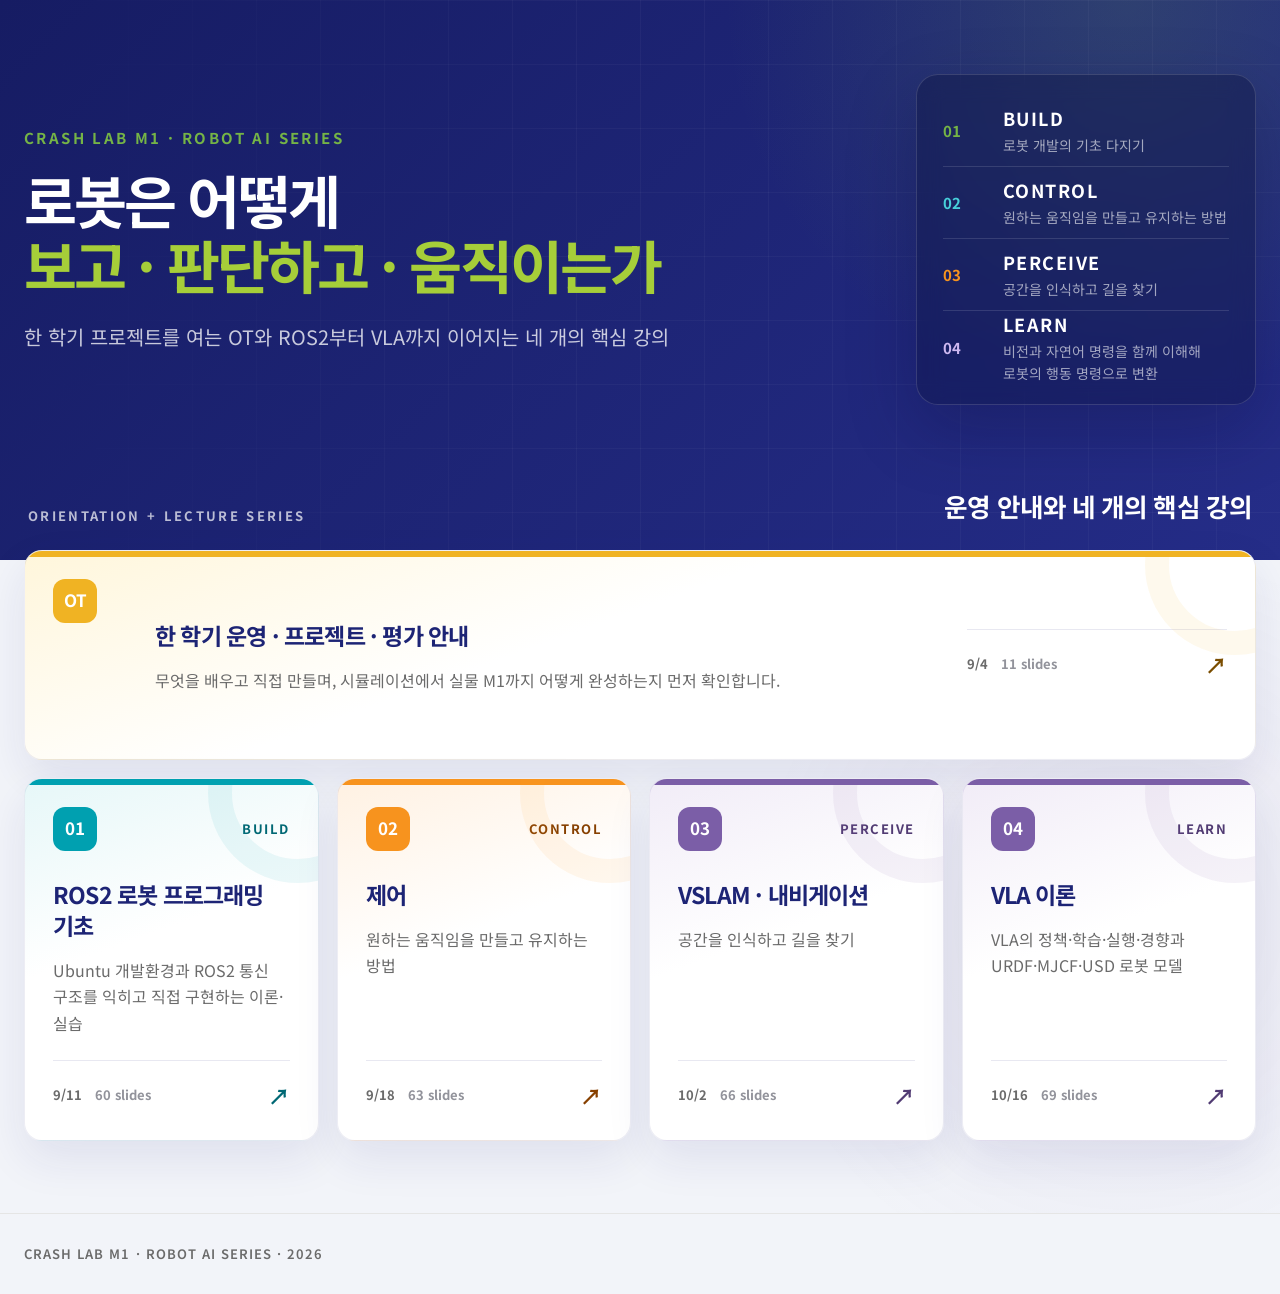
==== commit 3f6c3b9d: "Expand lecture 4 VLA theory with lineage, demos and 2026 trends" ====
--- a/index.html
+++ b/index.html
@@ -70,8 +70,8 @@
 <span class="deck-link__number">04</span><span class="deck-link__verb">LEARN</span>
 </div>
 <h2>VLA 이론</h2>
-<p>행동 모델의 원리와 URDF·MJCF·USD로 구성하는 로봇 시뮬레이션</p>
-<div class="deck-link__meta"><span>10/16</span><span>38 slides</span><span aria-hidden="true">↗</span></div>
+<p>VLA의 정책·학습·실행·경향과 URDF·MJCF·USD 로봇 모델</p>
+<div class="deck-link__meta"><span>10/16</span><span>69 slides</span><span aria-hidden="true">↗</span></div>
 </a>
 </div>
 </div>
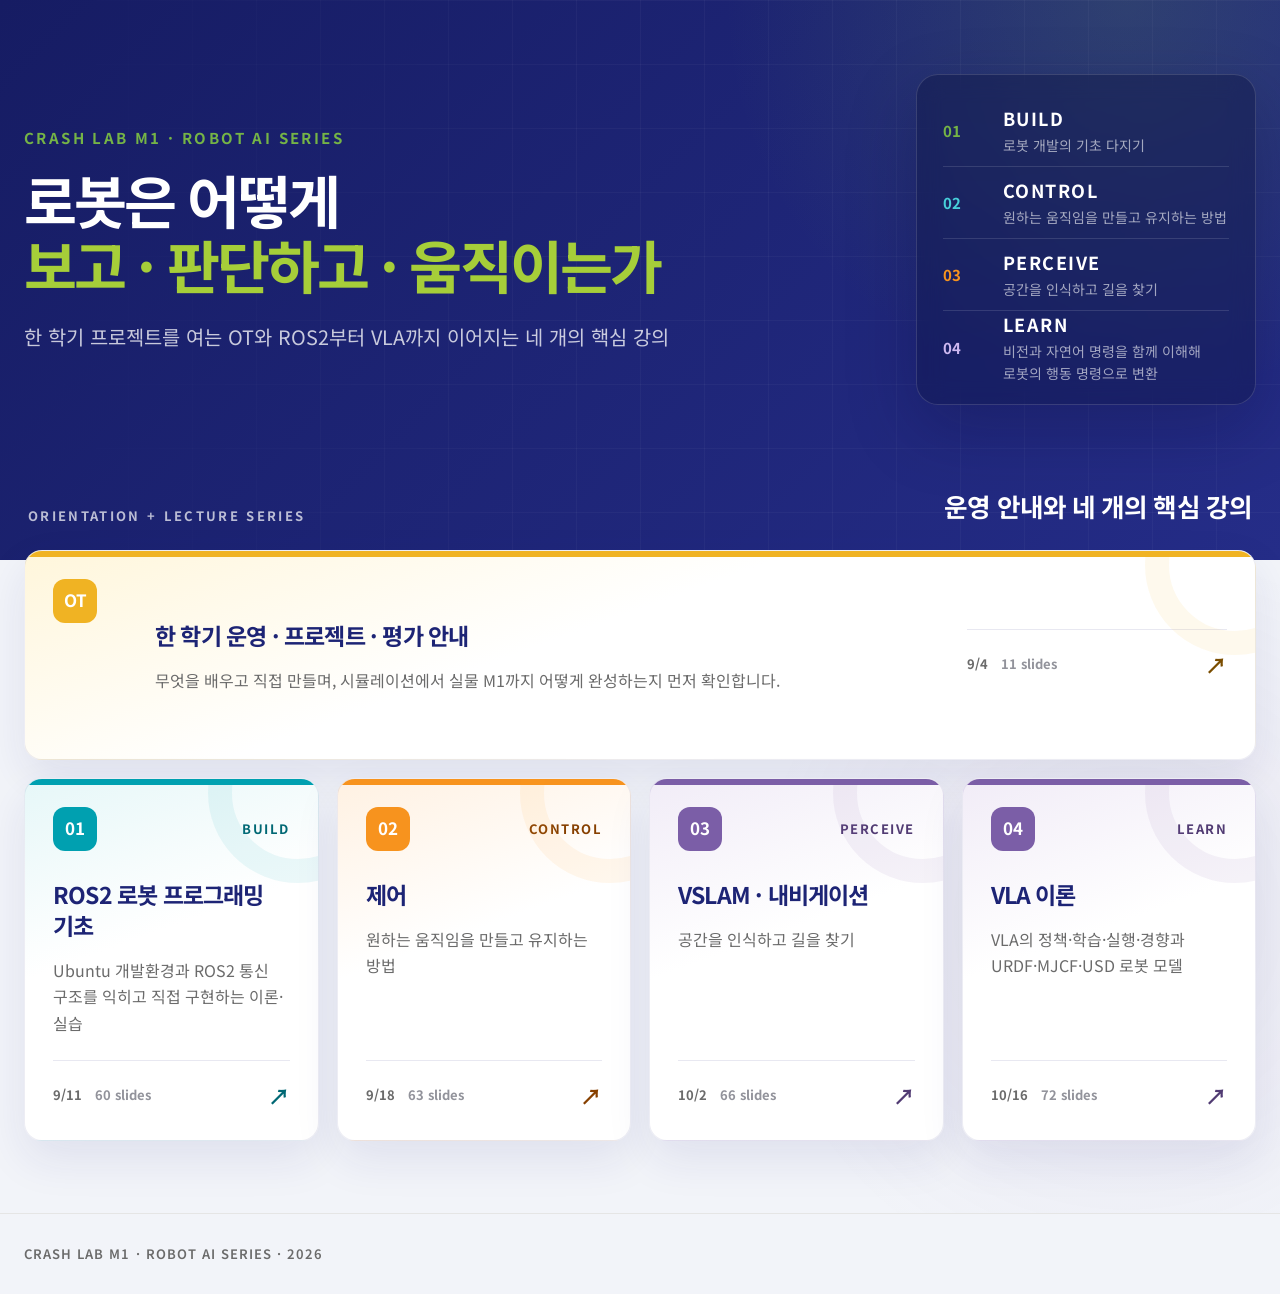
==== commit 82068759: "Explain token, linear projection, action expert and DiT for beginners in lecture 4" ====
--- a/index.html
+++ b/index.html
@@ -71,7 +71,7 @@
 </div>
 <h2>VLA 이론</h2>
 <p>VLA의 정책·학습·실행·경향과 URDF·MJCF·USD 로봇 모델</p>
-<div class="deck-link__meta"><span>10/16</span><span>69 slides</span><span aria-hidden="true">↗</span></div>
+<div class="deck-link__meta"><span>10/16</span><span>72 slides</span><span aria-hidden="true">↗</span></div>
 </a>
 </div>
 </div>
--- a/assets/css/deck.css
+++ b/assets/css/deck.css
@@ -1684,6 +1684,27 @@
   .deck-link--orientation .deck-link__verb { display: inline; }
   .shortcut-help dl { grid-template-columns: 1fr; gap: 4px; }
   .shortcut-help dd { margin-bottom: 12px; }
+}
+
+/* Narrow-screen chrome uses the two-row layout already present in lecture 1. */
+@media screen and (max-width: 600px) {
+  .deck-page .deck-wordmark { top: 76px; left: 12px; }
+  .deck-page .lecture-nav { left: 12px; transform: none; }
+  .deck-page .deck-tools { right: 12px; gap: 4px; }
+  .deck-page .slide { padding-top: 132px; }
+
+  /* Keep lecture 1's existing mobile rendering unchanged. The counter is a
+     read-only status, not a touch control; compact it near the safe edge. */
+  .deck-page:not(.lecture-1) .deck-counter {
+    right: max(4px, env(safe-area-inset-right));
+    bottom: max(4px, env(safe-area-inset-bottom));
+    min-width: 0;
+    padding: 3px 6px;
+    border-radius: 6px;
+    box-shadow: none;
+    font-size: 13px;
+    line-height: 1.35;
+  }
 }
 
 @media (prefers-reduced-motion: reduce) {
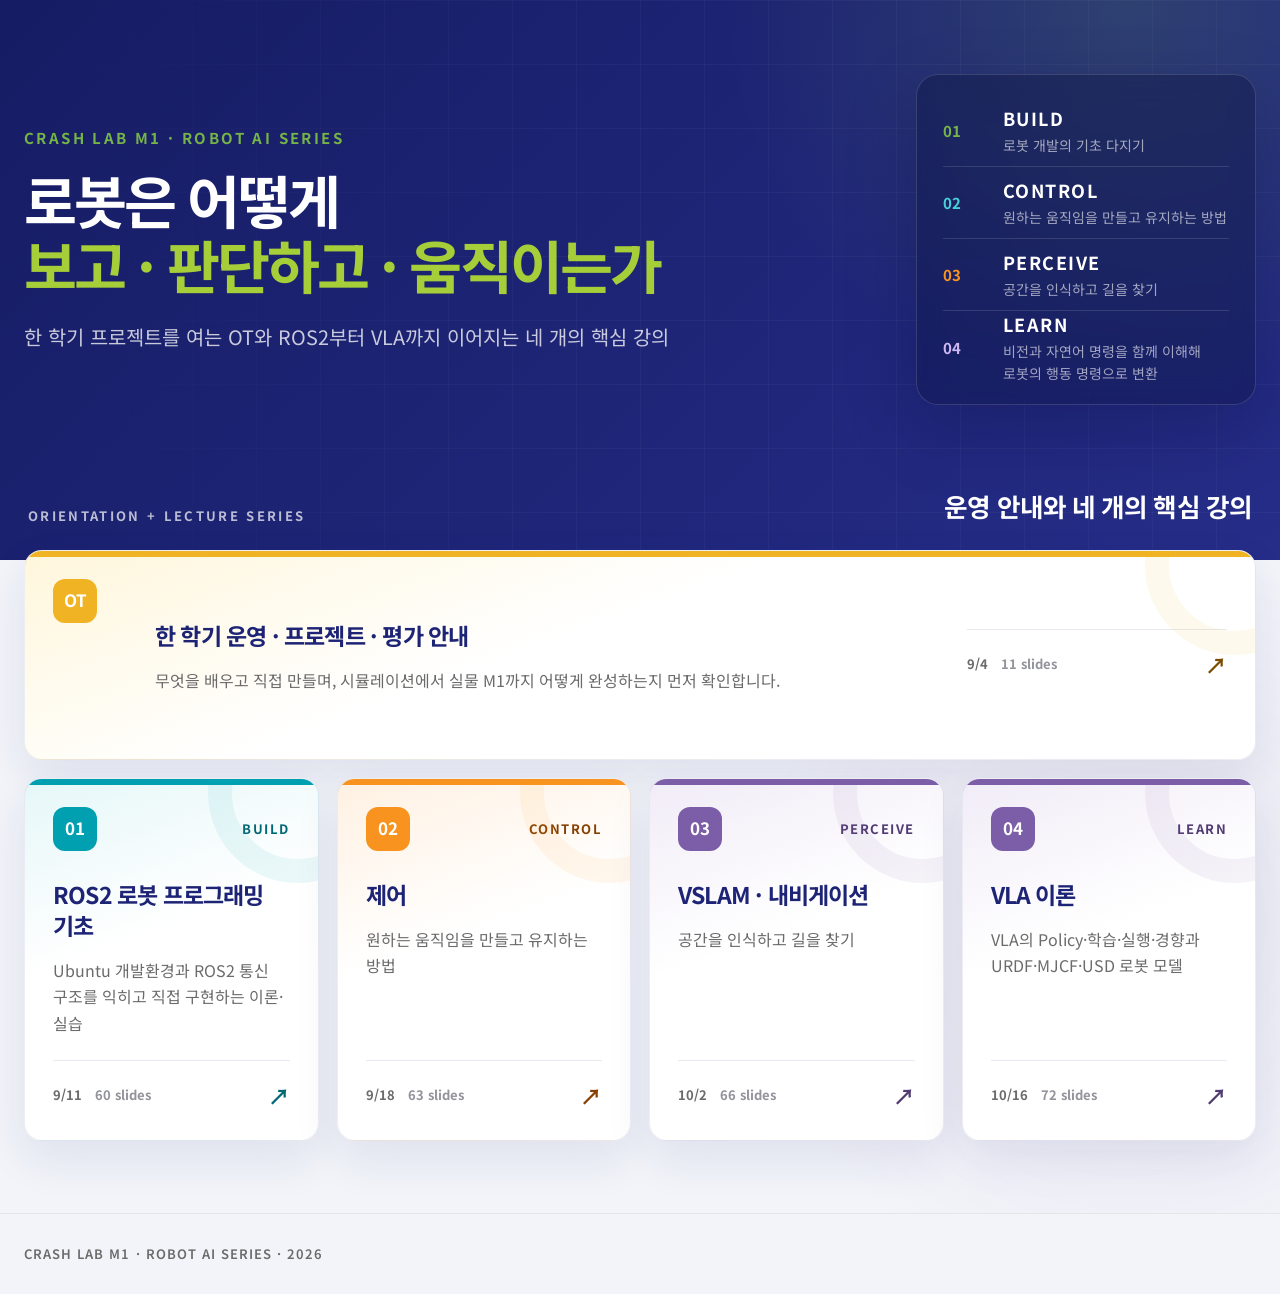
==== commit c7c0e4a7: "Use English VLA terms and clarify lecture 4 prose" ====
--- a/index.html
+++ b/index.html
@@ -70,7 +70,7 @@
 <span class="deck-link__number">04</span><span class="deck-link__verb">LEARN</span>
 </div>
 <h2>VLA 이론</h2>
-<p>VLA의 정책·학습·실행·경향과 URDF·MJCF·USD 로봇 모델</p>
+<p>VLA의 Policy·학습·실행·경향과 URDF·MJCF·USD 로봇 모델</p>
 <div class="deck-link__meta"><span>10/16</span><span>72 slides</span><span aria-hidden="true">↗</span></div>
 </a>
 </div>
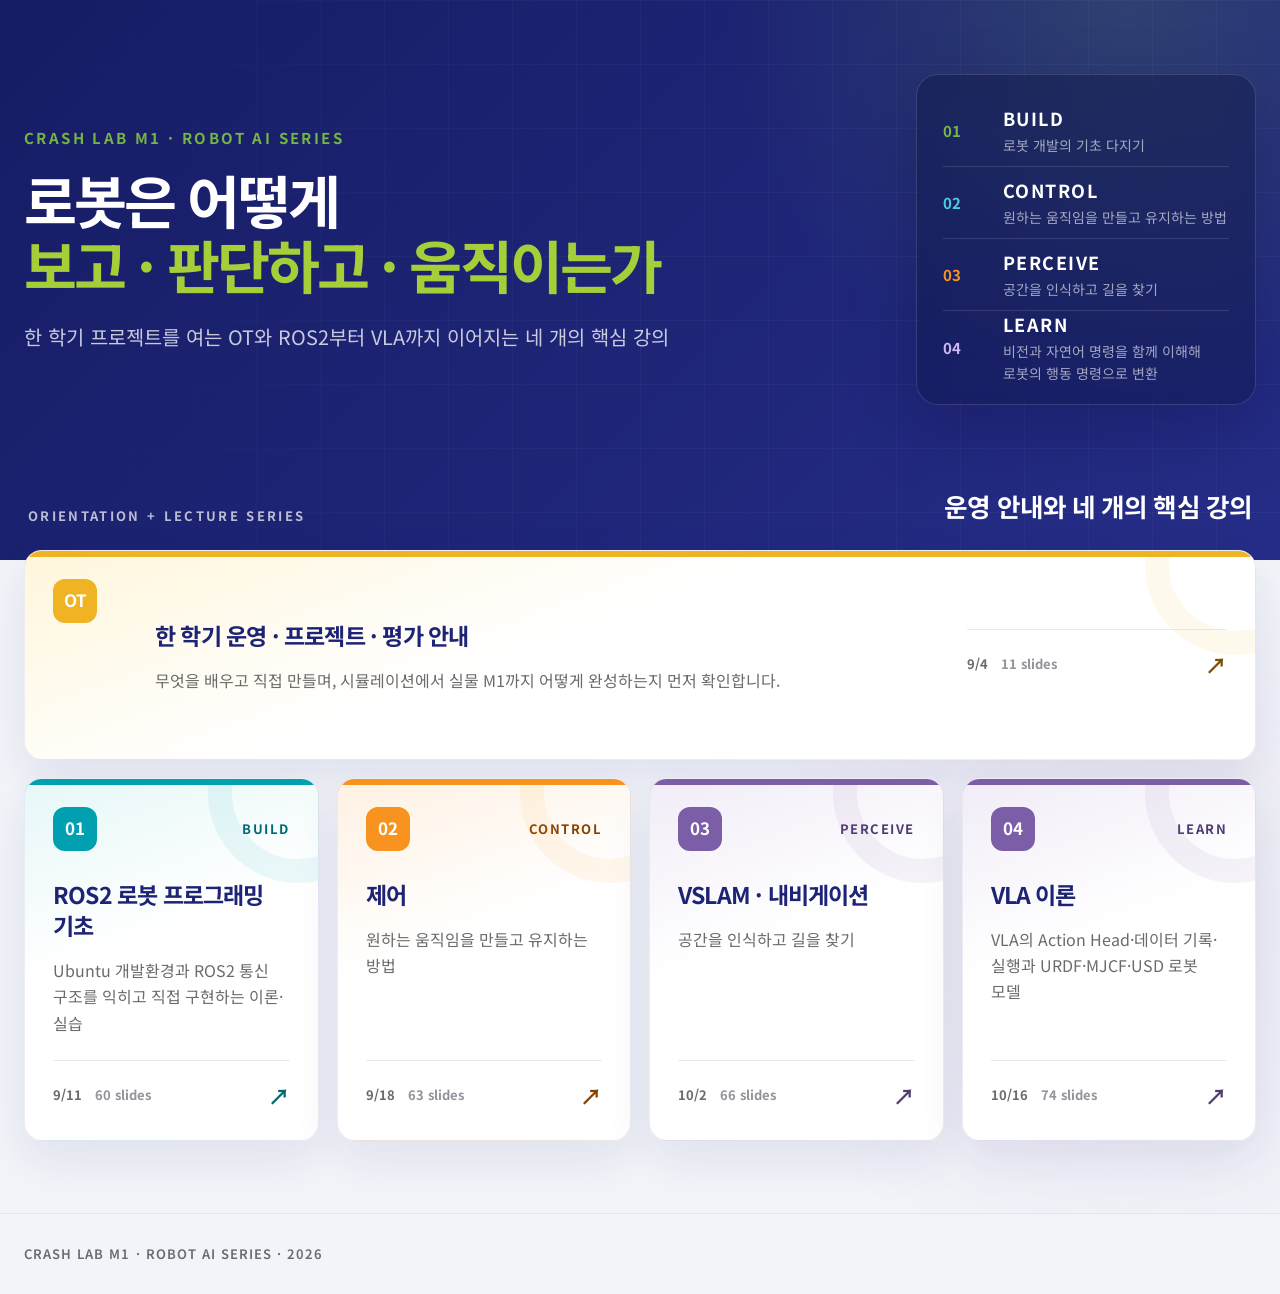
==== commit ebeb53d5: "Clarify lecture 4 Action Head, recorded data and execution layers Expand to 74 slides with collectio" ====
--- a/index.html
+++ b/index.html
@@ -70,8 +70,8 @@
 <span class="deck-link__number">04</span><span class="deck-link__verb">LEARN</span>
 </div>
 <h2>VLA 이론</h2>
-<p>VLA의 Policy·학습·실행·경향과 URDF·MJCF·USD 로봇 모델</p>
-<div class="deck-link__meta"><span>10/16</span><span>72 slides</span><span aria-hidden="true">↗</span></div>
+<p>VLA의 Action Head·데이터 기록·실행과 URDF·MJCF·USD 로봇 모델</p>
+<div class="deck-link__meta"><span>10/16</span><span>74 slides</span><span aria-hidden="true">↗</span></div>
 </a>
 </div>
 </div>
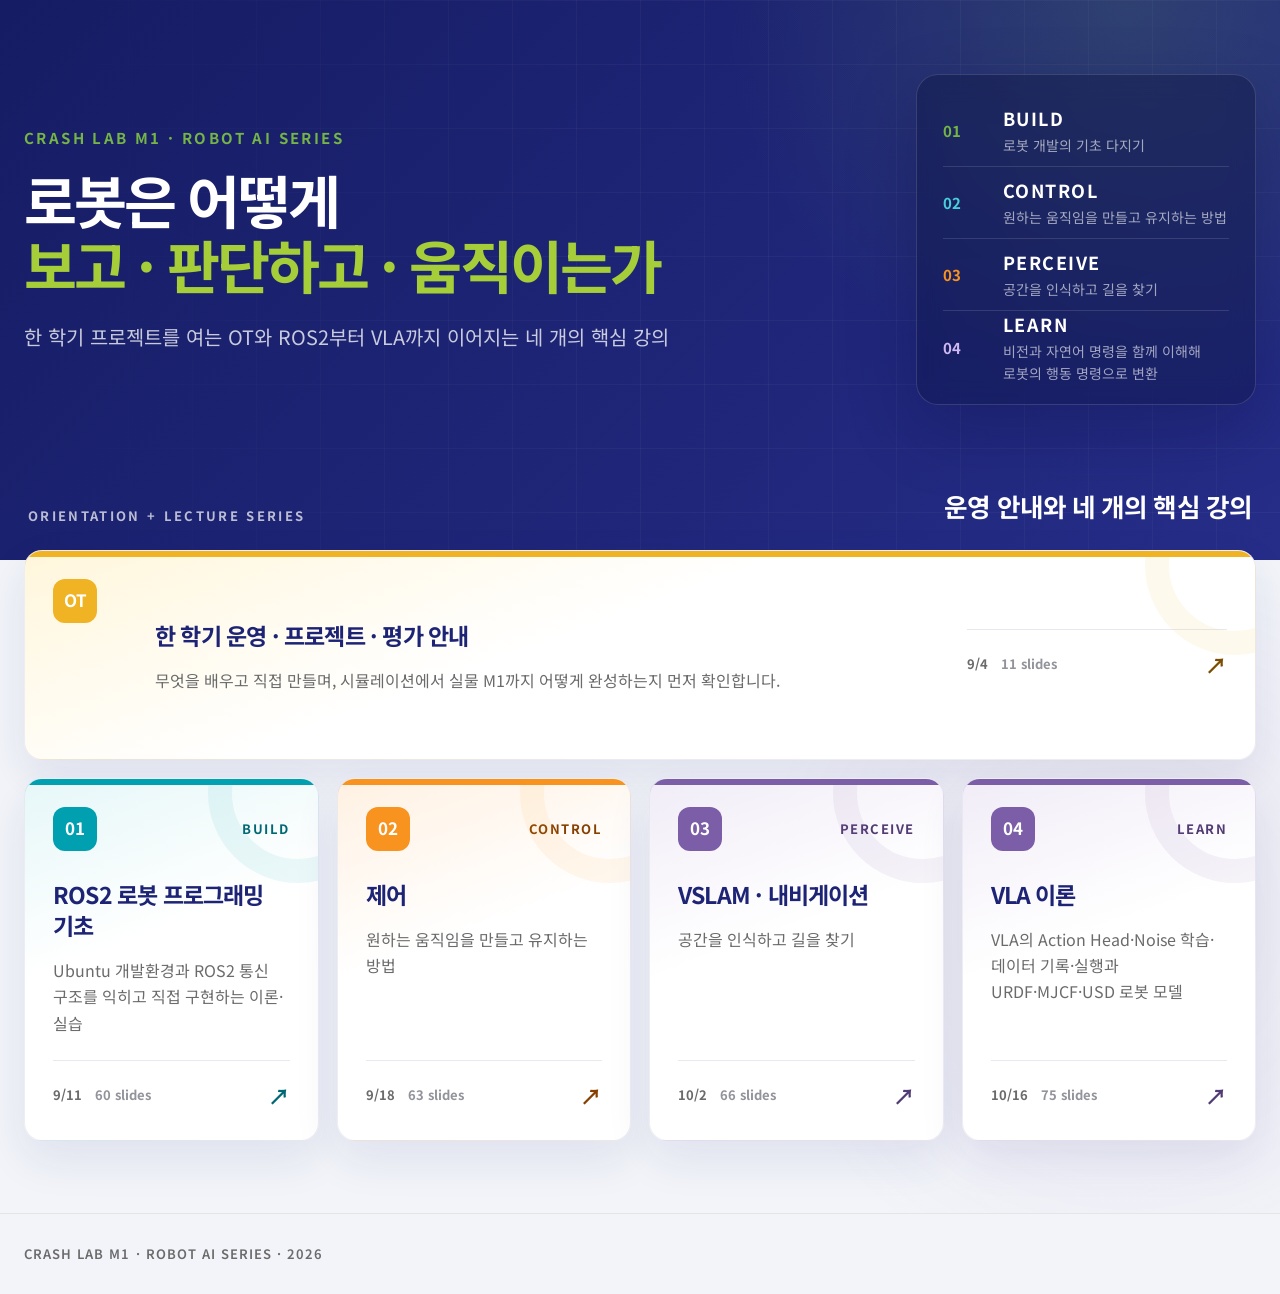
==== commit 3478ebad: "Explain lecture 4 Noise training and fix laptop layouts" ====
--- a/index.html
+++ b/index.html
@@ -70,8 +70,8 @@
 <span class="deck-link__number">04</span><span class="deck-link__verb">LEARN</span>
 </div>
 <h2>VLA 이론</h2>
-<p>VLA의 Action Head·데이터 기록·실행과 URDF·MJCF·USD 로봇 모델</p>
-<div class="deck-link__meta"><span>10/16</span><span>74 slides</span><span aria-hidden="true">↗</span></div>
+<p>VLA의 Action Head·Noise 학습·데이터 기록·실행과 URDF·MJCF·USD 로봇 모델</p>
+<div class="deck-link__meta"><span>10/16</span><span>75 slides</span><span aria-hidden="true">↗</span></div>
 </a>
 </div>
 </div>
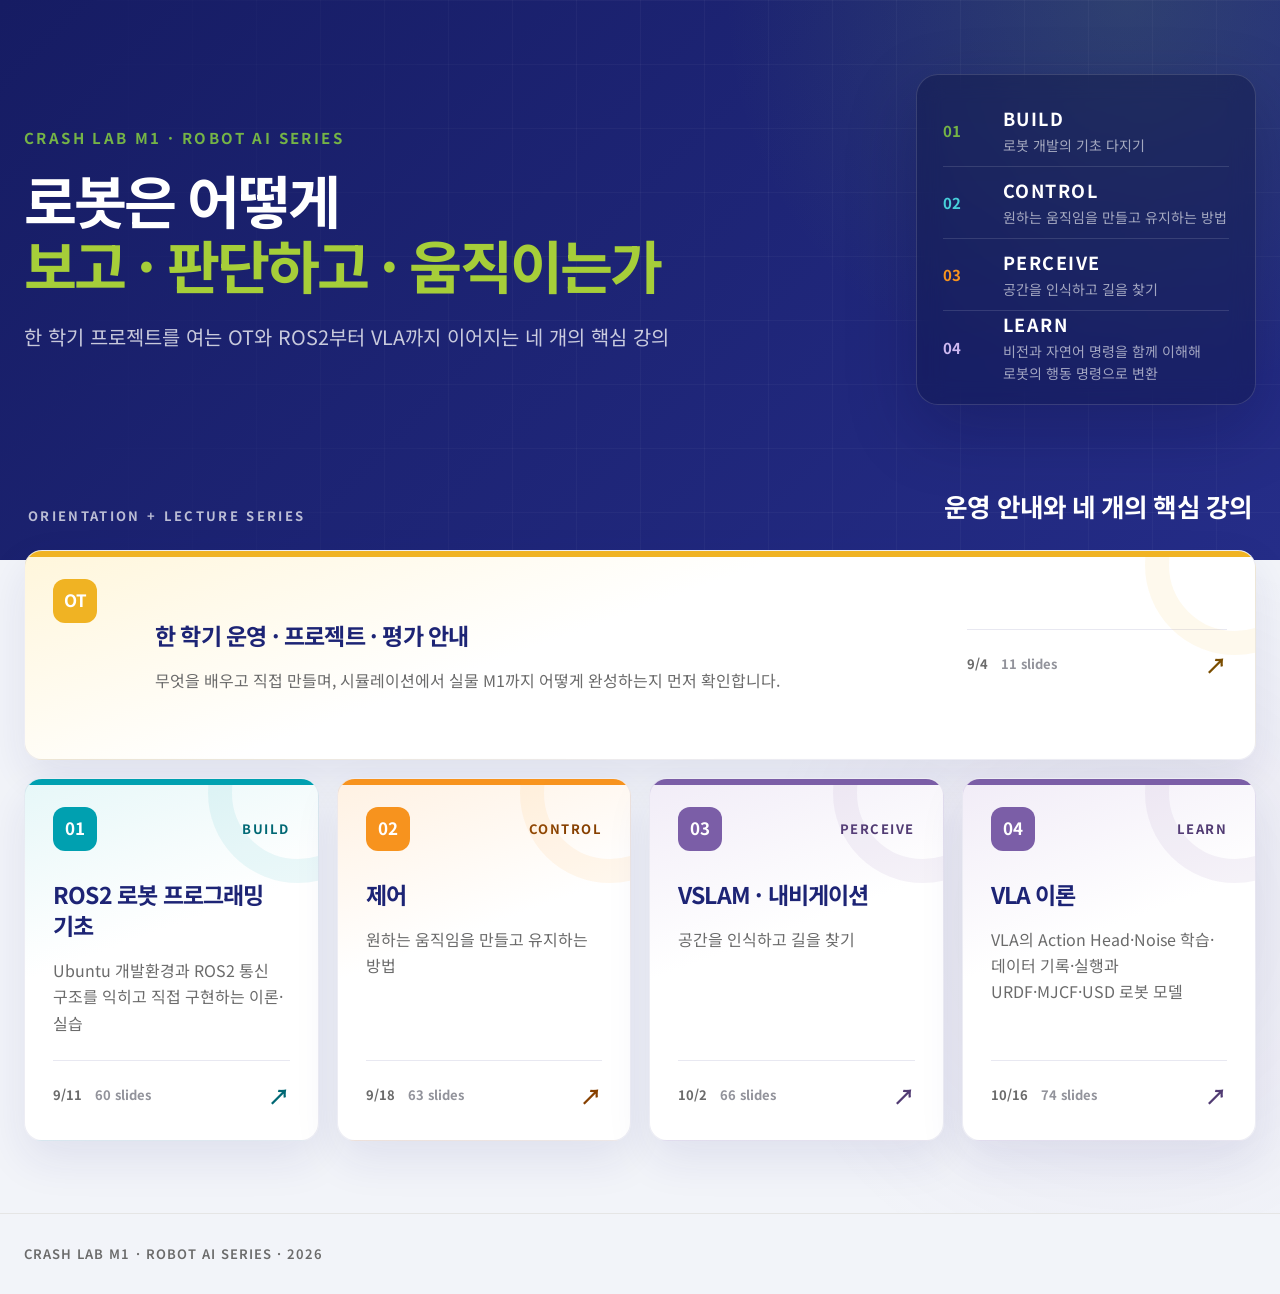
==== commit 61827fc2: "Remove requested lecture 4 schedule and revision content" ====
--- a/index.html
+++ b/index.html
@@ -71,7 +71,7 @@
 </div>
 <h2>VLA 이론</h2>
 <p>VLA의 Action Head·Noise 학습·데이터 기록·실행과 URDF·MJCF·USD 로봇 모델</p>
-<div class="deck-link__meta"><span>10/16</span><span>75 slides</span><span aria-hidden="true">↗</span></div>
+<div class="deck-link__meta"><span>10/16</span><span>74 slides</span><span aria-hidden="true">↗</span></div>
 </a>
 </div>
 </div>
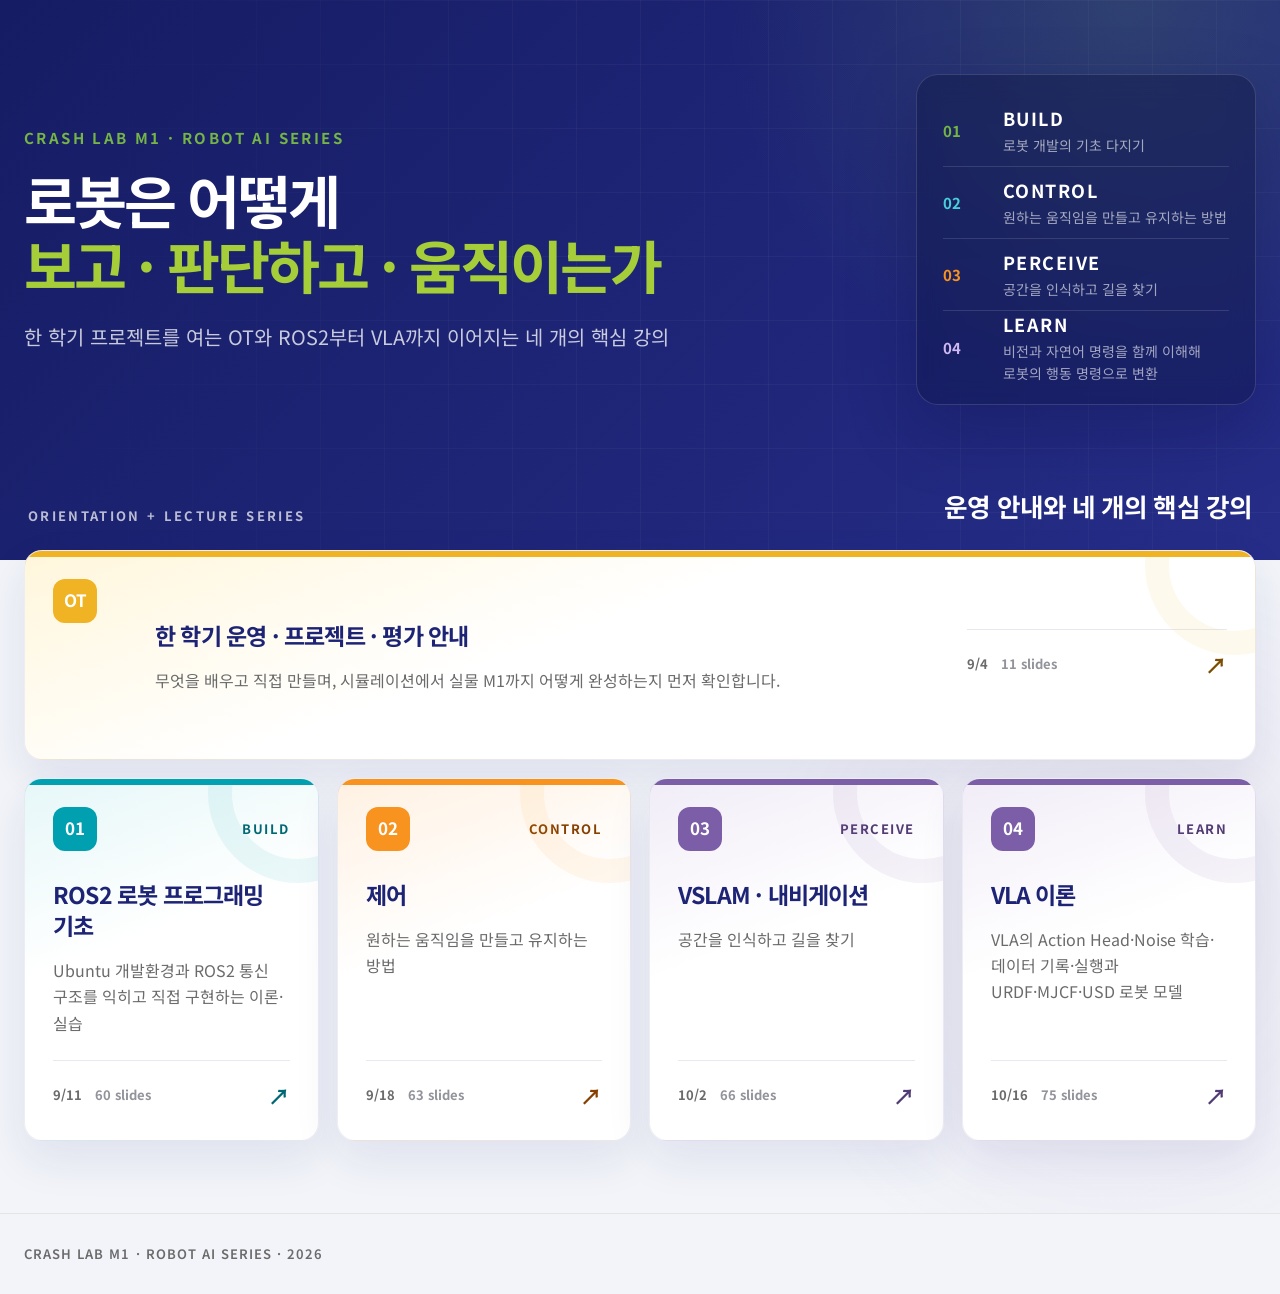
==== commit ecd6354b: "Add gripper URDF and VR teleoperation practice pages" ====
--- a/index.html
+++ b/index.html
@@ -71,7 +71,7 @@
 </div>
 <h2>VLA 이론</h2>
 <p>VLA의 Action Head·Noise 학습·데이터 기록·실행과 URDF·MJCF·USD 로봇 모델</p>
-<div class="deck-link__meta"><span>10/16</span><span>74 slides</span><span aria-hidden="true">↗</span></div>
+<div class="deck-link__meta"><span>10/16</span><span>75 slides</span><span aria-hidden="true">↗</span></div>
 </a>
 </div>
 </div>
